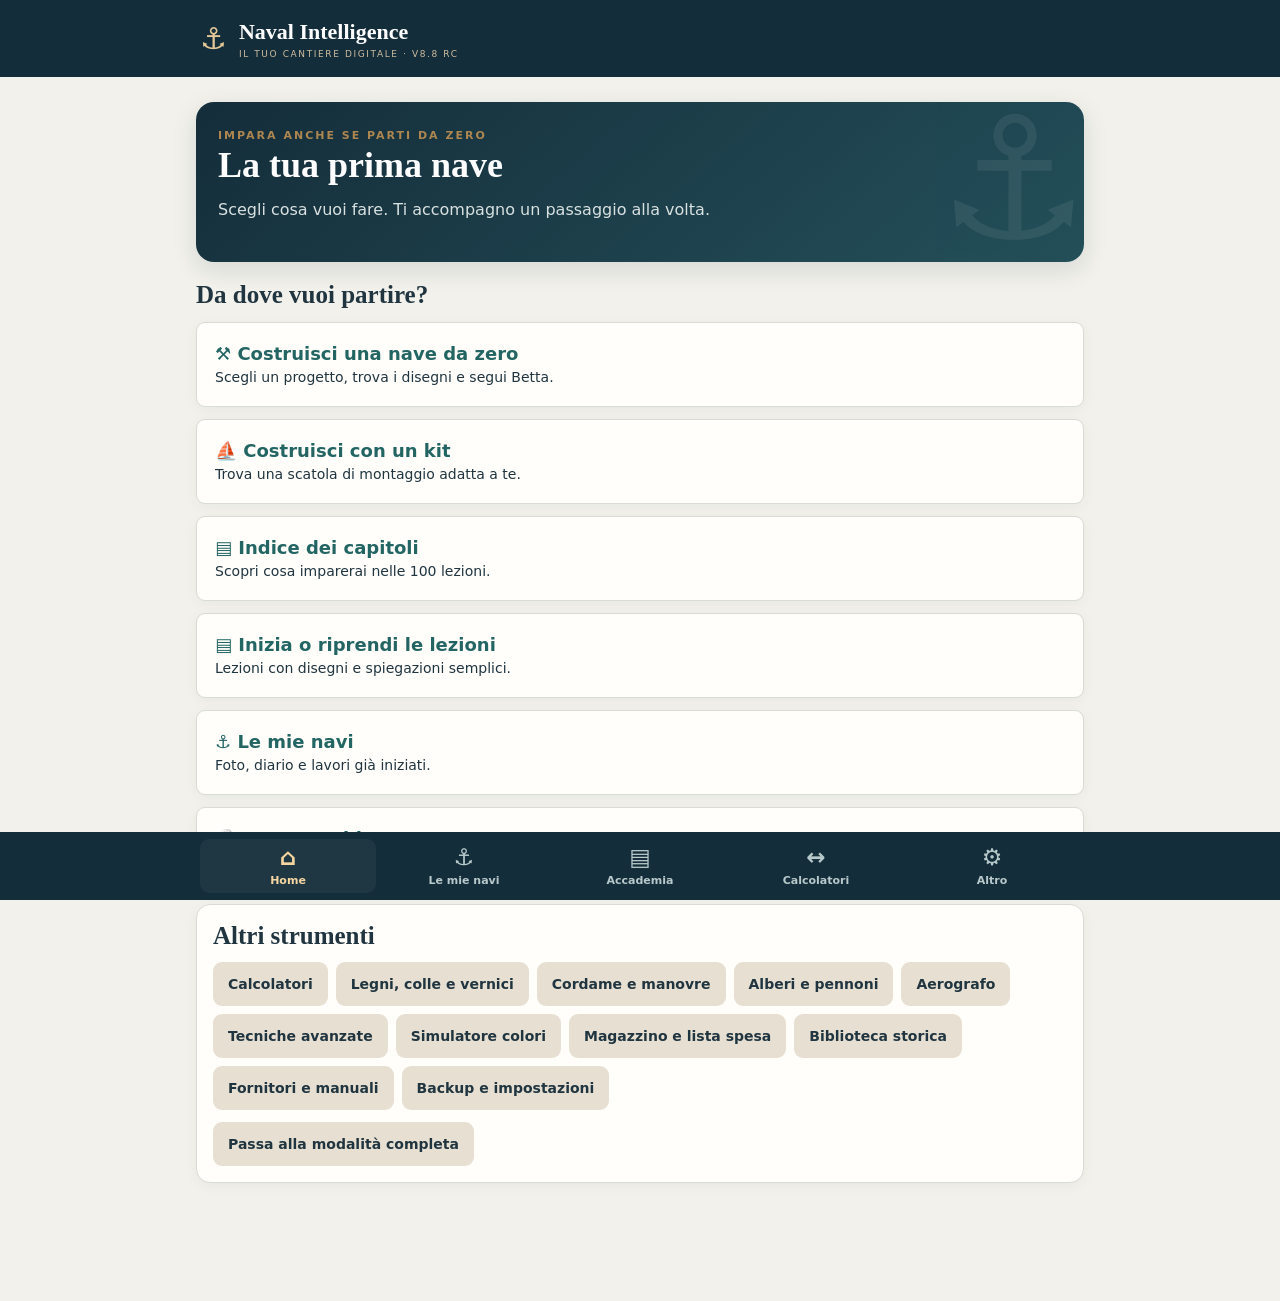
==== index.html @ 35ba9d51 "Release Naval Intelligence 8.8 RC with 100 lessons" ====
<!doctype html><html lang="it"><head><meta charset="utf-8"><meta name="viewport" content="width=device-width,initial-scale=1,viewport-fit=cover"><meta name="theme-color" content="#142d3a"><meta name="description" content="Il tuo cantiere digitale di modellismo navale in legno"><link rel="manifest" href="manifest.webmanifest"><link rel="icon" href="icon-192.png"><link rel="stylesheet" href="style-v8.8.css"><title>Naval Intelligence</title></head><body><header><div class="brand"><span class="logo">⚓</span><div><strong>Naval Intelligence</strong><small>IL TUO CANTIERE DIGITALE · V8.8 RC</small></div></div><button id="install" class="outline" hidden>Installa</button></header><main id="app" tabindex="-1"></main><nav aria-label="Navigazione"><button data-tab="home">⌂<span>Home</span></button><button data-tab="projects">⚓<span>Le mie navi</span></button><button data-tab="academy">▤<span>Accademia</span></button><button data-tab="tools">↔<span>Calcolatori</span></button><button data-tab="settings">⚙<span>Altro</span></button></nav><div id="notice" role="status" aria-live="polite"></div><script src="academy-illustrations-v7.3.js" defer></script><script src="app-v8.8.js" defer></script></body></html>
---- style-v8.8.css ----
:root{--navy:#142d3a;--ink:#203540;--paper:#f5f1e8;--white:#fffdf7;--brass:#ae8650;--line:#ded8cb;--muted:#626e70;--teal:#286d6a}*{box-sizing:border-box}body{margin:0;background:var(--paper);color:var(--ink);font:16px/1.5 system-ui,-apple-system,sans-serif}header{background:var(--navy);color:white;padding:15px max(17px,calc((100vw - 880px)/2));display:flex;align-items:center;justify-content:space-between;gap:8px;position:sticky;top:0;z-index:3}.brand{display:flex;gap:12px;align-items:center}.logo{font-size:30px;color:#e3c797}.brand strong{font-family:Georgia,serif;font-size:22px;display:block}.brand small{display:block;font-size:9px;letter-spacing:1.6px;color:#cfbd9f}.outline{background:transparent;border:1px solid #b6c5c7;color:white;padding:8px 12px}main{max-width:880px;margin:auto;padding:18px 16px 106px}h1,h2,h3{font-family:Georgia,serif;line-height:1.18;margin:0 0 12px}h1{font-size:33px}h2{font-size:25px}h3{font-size:20px}p{margin:8px 0 14px}.hero{background:var(--navy);color:white;padding:26px 22px;border-radius:18px;position:relative;overflow:hidden}.hero:after{content:'⚓';position:absolute;right:-6px;bottom:-45px;font-size:170px;opacity:.07;pointer-events:none}.hero p{color:#d9e1e0;max-width:550px}.eyebrow{text-transform:uppercase;letter-spacing:2px;font-size:11px;color:var(--brass);font-weight:800}.card{border:1px solid var(--line);background:var(--white);border-radius:14px;padding:16px;margin:12px 0;box-shadow:0 3px 12px #142d3a06}.grid{display:grid;grid-template-columns:repeat(auto-fit,minmax(145px,1fr));gap:10px}.grid .card{margin:0}.tile{text-align:left;width:100%;height:100%;background:var(--white);color:var(--ink);border:1px solid var(--line);border-radius:14px;padding:16px;font-weight:650}.tile b{display:block;font-size:26px;color:var(--teal);margin-bottom:6px}.tile small{display:block;color:var(--muted);font-weight:400}button{cursor:pointer;border:0;border-radius:9px;padding:11px 15px;background:var(--teal);color:white;font:600 14px system-ui;min-height:42px}button.secondary{background:#e7e0d2;color:var(--ink)}button.danger{background:#8a4038}button:focus-visible,input:focus-visible,select:focus-visible,textarea:focus-visible{outline:3px solid #c89e5e;outline-offset:2px}button:disabled{opacity:.5;cursor:default}button[hidden]{display:none}nav{position:fixed;bottom:0;left:0;right:0;background:var(--navy);display:flex;justify-content:center;padding:7px 4px calc(7px + env(safe-area-inset-bottom));z-index:5}nav button{background:transparent;color:#b8c9cb;flex:1;max-width:176px;font-size:23px;line-height:1.1;padding:6px 2px}nav button span{display:block;font-size:10px;margin-top:5px}nav button.active{color:#f5d6a0;background:#ffffff0c}label{display:block;font-weight:650;font-size:14px;margin:12px 0 4px}input:not([type=checkbox]),select,textarea{width:100%;padding:11px;border:1px solid #c9c7bd;border-radius:8px;background:#fff;color:var(--ink);font:inherit}textarea{min-height:88px;resize:vertical}input[type=checkbox]{width:20px;height:20px;accent-color:var(--teal);flex:none}label.check{display:flex;align-items:center;gap:10px;border-bottom:1px solid var(--line);padding:9px 0;margin:0;font-weight:500}.row{display:flex;align-items:center;gap:8px;flex-wrap:wrap}.between{justify-content:space-between}.muted,small{color:var(--muted)}.hero small{color:#ddd}.badge{display:inline-block;background:#e7e0d2;border-radius:20px;font-size:12px;padding:3px 9px;color:var(--ink)}.progress{height:9px;background:#e4dfd3;border-radius:10px;overflow:hidden;margin:8px 0}.progress div{height:100%;background:var(--teal)}.big{font-size:30px;font-weight:750;color:var(--teal);font-variant-numeric:tabular-nums}.photo{width:100%;max-height:260px;object-fit:contain;border-radius:8px;background:#e7e0d2}.diagram{width:100%;height:145px;background:#eee7d9;border-radius:10px;margin:9px 0}.step{padding:9px 0;border-top:1px solid var(--line)}.lesson p{margin:6px 0}.lesson ol{padding-left:22px}.lesson li{margin:8px 0}.spaced{margin-top:18px}.empty{text-align:center;padding:25px 12px;color:var(--muted)}#notice{position:fixed;bottom:85px;left:50%;transform:translateX(-50%);max-width:90vw;background:#142d3a;color:white;border-radius:9px;padding:10px 16px;z-index:9;display:none}#notice.show{display:block}details summary{cursor:pointer;font-weight:700}a{color:var(--teal)}@media(min-width:700px){main{padding-top:25px}.grid{grid-template-columns:repeat(3,1fr)}}

:root{--paper:#f2f1eb;--white:#fffefa;--line:#d8dcd5;--teal:#236563}main{max-width:920px}.hero{background:linear-gradient(140deg,#142d3a,#24505a);box-shadow:0 8px 24px #142d3a20}.card{box-shadow:0 3px 14px #142d3a0b}.tile{min-height:114px;transition:box-shadow .15s ease,transform .15s ease}.tile:hover{box-shadow:0 5px 15px #142d3a18}.tile:active{transform:scale(.99)}.tile b{font-size:27px}.badge{font-weight:600}button{min-height:44px}a{overflow-wrap:anywhere;text-underline-offset:3px}h1{font-size:clamp(27px,6vw,36px)}.grid>*{min-width:0}nav button span{font-size:11px}body{overflow-wrap:break-word}input,select,textarea{max-width:100%}details summary{padding:5px 0}@media(prefers-reduced-motion:reduce){*{transition:none!important}}@media(max-width:360px){.brand strong{font-size:18px}main{padding-left:12px;padding-right:12px}.grid{grid-template-columns:repeat(2,minmax(0,1fr))}.tile{padding:12px}}

.easy-menu{display:grid;gap:12px;margin:12px 0}.easy-menu>button{width:100%;text-align:left;padding:17px 18px;min-height:85px;background:var(--white);color:var(--ink);border:1px solid var(--line);box-shadow:0 3px 14px #142d3a0b}.easy-menu b{display:block;font-size:18px;color:var(--teal);margin-bottom:5px}.easy-menu span{display:block;font-size:14px;font-weight:400}.easy-action{display:block;width:100%;min-height:50px;font-size:16px;margin:12px 0;text-align:center}.mode-toggle{margin-top:12px}.easy-plan h3{font-size:23px;margin-top:12px}.plan-thumb{margin:0 0 12px}.plan-thumb img{width:100%;height:190px;object-fit:contain;background:#eee7d9;border-radius:8px}.plan-placeholder{background:#edeae1;border-radius:8px;display:flex;align-items:center;justify-content:center;gap:10px;min-height:55px;font-size:22px}.plan-placeholder small{font-size:13px}.easy-plan p{margin-bottom:4px}label.check{min-height:48px;align-items:flex-start}label.check input{margin-top:3px}summary{min-height:36px}.easy-menu>button:focus-visible{outline-offset:2px}

.academy-art figure{margin:15px 0 23px}.art-preview{display:block;width:100%;padding:0;background:transparent;border:1px solid var(--line);border-radius:12px;overflow:hidden}.art-preview img{display:block;width:100%;height:auto}.academy-art figcaption{padding-top:8px}.academy-art figcaption p{font-size:14px}.art-dialog{width:min(96vw,1000px);max-height:93vh;padding:12px;border:1px solid var(--line);border-radius:12px;background:var(--white);color:var(--ink)}.art-dialog::backdrop{background:#142d3ad9}.art-scroll{overflow:auto;max-height:78vh;margin-top:10px}.art-scroll img{display:block;width:100%;height:auto}.full-art .art-scroll img{width:1122px;max-width:none}

.study-block{border-top:1px solid var(--line);padding:15px 0;margin-top:10px}.study-block h3{margin:0 0 8px}.study-figure{margin:18px 0;background:#f7f0e3;border:1px solid var(--line);border-radius:12px;padding:12px}.study-figure svg{width:100%;height:auto;display:block}.study-figure figcaption{font-size:14px;line-height:1.5}.study-figure small{display:block;margin-top:6px}.study-steps{padding-left:29px!important}.study-steps li{padding:9px 6px;border-bottom:1px solid var(--line);line-height:1.6}.study-steps li::marker{font-weight:800;color:var(--teal)}.study-options{display:grid;gap:9px}.study-options button{text-align:left;min-height:49px;white-space:normal;line-height:1.45}.study-good{font-weight:600;color:#236345}.study-retry{font-weight:600;color:#8b3a24}

.workshop-card{background:#f5f1e5;border:1px solid var(--line);border-radius:12px;padding:15px;margin:18px 0}.workshop-card h3{margin:15px 0 5px}.material-links p{margin:9px 0;overflow-wrap:anywhere}.material-entry h2{margin:12px 0 8px}.material-entry h3{margin:14px 0 5px}.workshop-card p,.material-entry p{line-height:1.6}.material-entry details,.workshop-card details{margin-top:12px}.material-entry summary,.workshop-card summary{font-weight:600;color:var(--teal)}
.rig-item summary{font-size:17px;line-height:1.5;cursor:pointer}.rig-item h3{margin-top:15px}.rig-item .study-figure{padding:8px}.rig-item p{line-height:1.55}
.mast-figure svg{display:block;width:100%;height:auto;max-width:620px;margin:auto}.mast-figure figcaption{margin-top:8px}.mast-figure{overflow:hidden}
#airMixResult{font-size:clamp(18px,5vw,25px)}#airBar{font-weight:600}
.paint-preview svg{display:block;width:100%;height:auto;max-width:650px;margin:12px auto}.paint-field{display:flex;align-items:center;gap:12px;justify-content:space-between;padding:8px 0;border-bottom:1px solid var(--line)}.paint-field span{flex:1}.paint-field input[type=color]{width:54px;height:44px;padding:3px;flex:none}.paint-field output{font-family:monospace;font-size:13px}
.stock-low{font-weight:700;color:#963f2c}.stock-ok{font-weight:700;color:#236345}#stockForm input,#stockForm select{min-width:0}#stockForm .grid>div{min-width:0}
#academyResults .card{margin-top:12px}#academySearch,#academyFilter{width:100%}
.study-figure svg{max-width:650px;margin-inline:auto}
.study-figure svg text{font-family:system-ui,sans-serif}
.study-figure svg{overflow:hidden}
.study-navigation{display:grid;grid-template-columns:1fr 2fr;gap:8px;margin:14px 0}.study-navigation button{white-space:normal;min-height:48px;font-size:14px}.study-navigation button:disabled{opacity:.45}
.chapter-card details{margin-top:14px;border-top:1px solid var(--line);padding-top:12px}.chapter-card summary{font-weight:650;cursor:pointer;color:var(--teal);line-height:1.5}.chapter-lesson{padding:14px 0;border-bottom:1px solid var(--line)}.chapter-lesson h3{margin:6px 0}.chapter-lesson p{margin:6px 0 10px}.chapter-intro{border-left:4px solid #287b69}
.chapter-lessons .chapter-lesson:last-child{border-bottom:0}
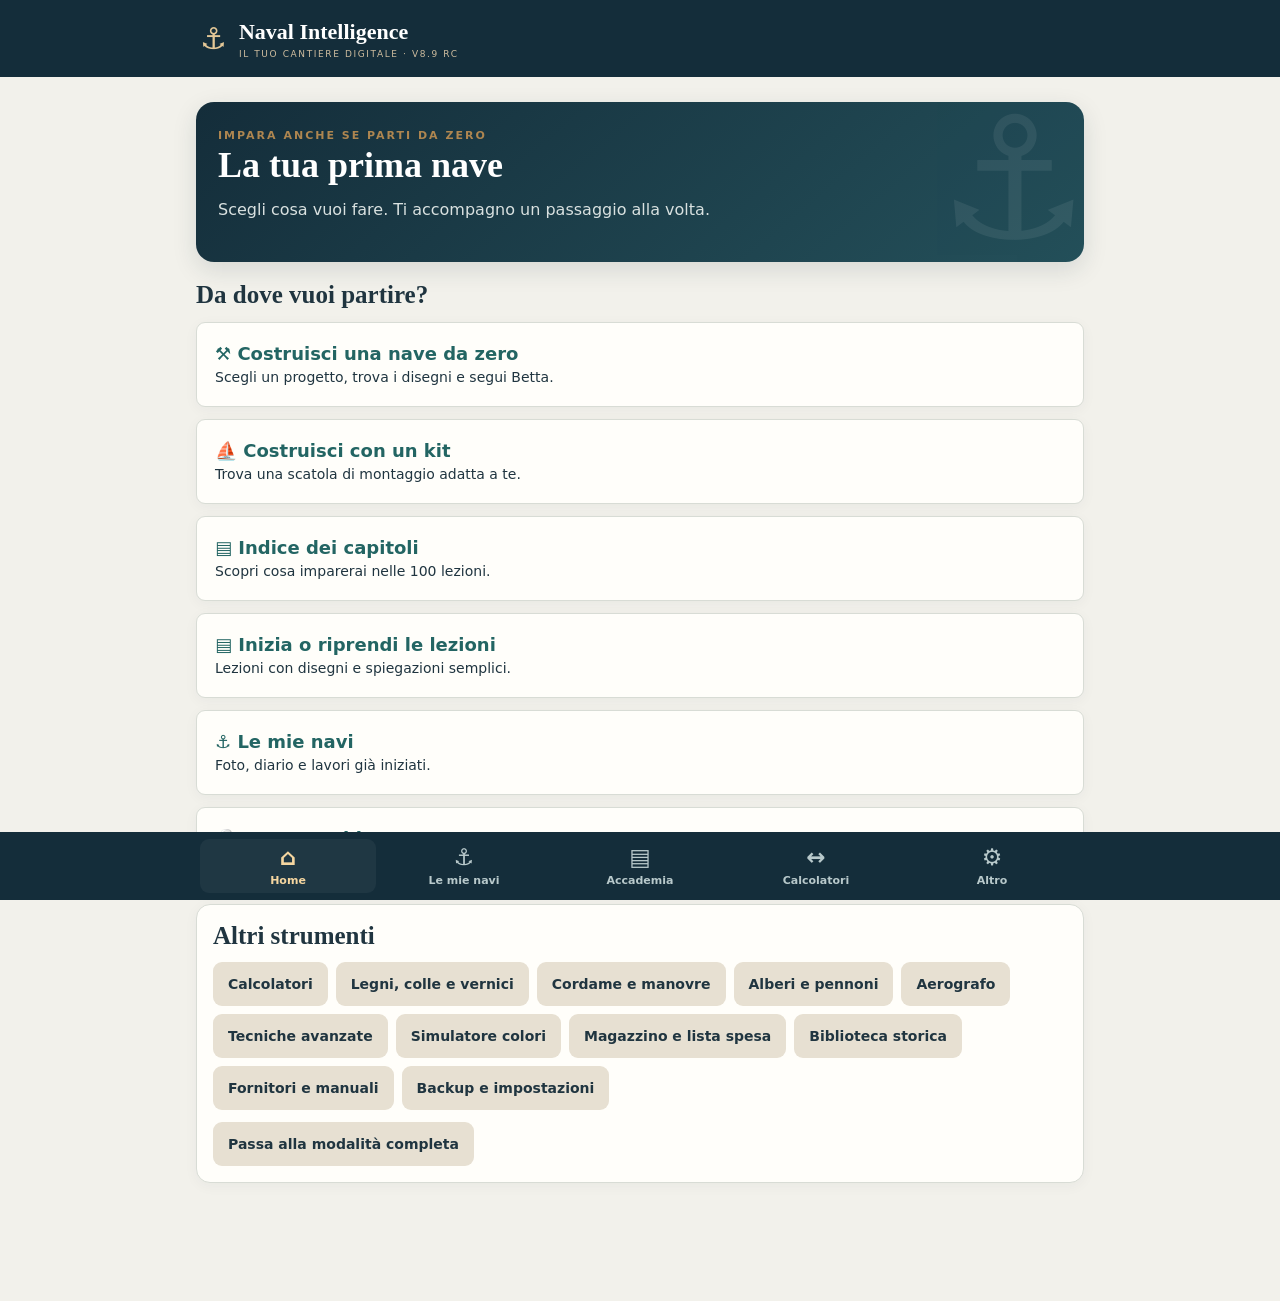
==== commit bacaee4b: "Release Naval Intelligence 8.9 RC" ====
--- a/index.html
+++ b/index.html
@@ -1 +1 @@
-<!doctype html><html lang="it"><head><meta charset="utf-8"><meta name="viewport" content="width=device-width,initial-scale=1,viewport-fit=cover"><meta name="theme-color" content="#142d3a"><meta name="description" content="Il tuo cantiere digitale di modellismo navale in legno"><link rel="manifest" href="manifest.webmanifest"><link rel="icon" href="icon-192.png"><link rel="stylesheet" href="style-v8.8.css"><title>Naval Intelligence</title></head><body><header><div class="brand"><span class="logo">⚓</span><div><strong>Naval Intelligence</strong><small>IL TUO CANTIERE DIGITALE · V8.8 RC</small></div></div><button id="install" class="outline" hidden>Installa</button></header><main id="app" tabindex="-1"></main><nav aria-label="Navigazione"><button data-tab="home">⌂<span>Home</span></button><button data-tab="projects">⚓<span>Le mie navi</span></button><button data-tab="academy">▤<span>Accademia</span></button><button data-tab="tools">↔<span>Calcolatori</span></button><button data-tab="settings">⚙<span>Altro</span></button></nav><div id="notice" role="status" aria-live="polite"></div><script src="academy-illustrations-v7.3.js" defer></script><script src="app-v8.8.js" defer></script></body></html>
+<!doctype html><html lang="it"><head><meta charset="utf-8"><meta name="viewport" content="width=device-width,initial-scale=1,viewport-fit=cover"><meta name="theme-color" content="#142d3a"><meta name="description" content="Il tuo cantiere digitale di modellismo navale in legno"><link rel="manifest" href="manifest.webmanifest"><link rel="icon" href="icon-192.png"><link rel="stylesheet" href="style-v8.9.css"><title>Naval Intelligence</title></head><body><header><div class="brand"><span class="logo">⚓</span><div><strong>Naval Intelligence</strong><small>IL TUO CANTIERE DIGITALE · V8.9 RC</small></div></div><button id="install" class="outline" hidden>Installa</button></header><main id="app" tabindex="-1"></main><nav aria-label="Navigazione"><button data-tab="home">⌂<span>Home</span></button><button data-tab="projects">⚓<span>Le mie navi</span></button><button data-tab="academy">▤<span>Accademia</span></button><button data-tab="tools">↔<span>Calcolatori</span></button><button data-tab="settings">⚙<span>Altro</span></button></nav><div id="notice" role="status" aria-live="polite"></div><script src="academy-illustrations-v7.3.js" defer></script><script src="app-v8.9.js" defer></script></body></html>
--- a/style-v8.9.css
+++ b/style-v8.9.css
@@ -0,0 +1,24 @@
+:root{--navy:#142d3a;--ink:#203540;--paper:#f5f1e8;--white:#fffdf7;--brass:#ae8650;--line:#ded8cb;--muted:#626e70;--teal:#286d6a}*{box-sizing:border-box}body{margin:0;background:var(--paper);color:var(--ink);font:16px/1.5 system-ui,-apple-system,sans-serif}header{background:var(--navy);color:white;padding:15px max(17px,calc((100vw - 880px)/2));display:flex;align-items:center;justify-content:space-between;gap:8px;position:sticky;top:0;z-index:3}.brand{display:flex;gap:12px;align-items:center}.logo{font-size:30px;color:#e3c797}.brand strong{font-family:Georgia,serif;font-size:22px;display:block}.brand small{display:block;font-size:9px;letter-spacing:1.6px;color:#cfbd9f}.outline{background:transparent;border:1px solid #b6c5c7;color:white;padding:8px 12px}main{max-width:880px;margin:auto;padding:18px 16px 106px}h1,h2,h3{font-family:Georgia,serif;line-height:1.18;margin:0 0 12px}h1{font-size:33px}h2{font-size:25px}h3{font-size:20px}p{margin:8px 0 14px}.hero{background:var(--navy);color:white;padding:26px 22px;border-radius:18px;position:relative;overflow:hidden}.hero:after{content:'⚓';position:absolute;right:-6px;bottom:-45px;font-size:170px;opacity:.07;pointer-events:none}.hero p{color:#d9e1e0;max-width:550px}.eyebrow{text-transform:uppercase;letter-spacing:2px;font-size:11px;color:var(--brass);font-weight:800}.card{border:1px solid var(--line);background:var(--white);border-radius:14px;padding:16px;margin:12px 0;box-shadow:0 3px 12px #142d3a06}.grid{display:grid;grid-template-columns:repeat(auto-fit,minmax(145px,1fr));gap:10px}.grid .card{margin:0}.tile{text-align:left;width:100%;height:100%;background:var(--white);color:var(--ink);border:1px solid var(--line);border-radius:14px;padding:16px;font-weight:650}.tile b{display:block;font-size:26px;color:var(--teal);margin-bottom:6px}.tile small{display:block;color:var(--muted);font-weight:400}button{cursor:pointer;border:0;border-radius:9px;padding:11px 15px;background:var(--teal);color:white;font:600 14px system-ui;min-height:42px}button.secondary{background:#e7e0d2;color:var(--ink)}button.danger{background:#8a4038}button:focus-visible,input:focus-visible,select:focus-visible,textarea:focus-visible{outline:3px solid #c89e5e;outline-offset:2px}button:disabled{opacity:.5;cursor:default}button[hidden]{display:none}nav{position:fixed;bottom:0;left:0;right:0;background:var(--navy);display:flex;justify-content:center;padding:7px 4px calc(7px + env(safe-area-inset-bottom));z-index:5}nav button{background:transparent;color:#b8c9cb;flex:1;max-width:176px;font-size:23px;line-height:1.1;padding:6px 2px}nav button span{display:block;font-size:10px;margin-top:5px}nav button.active{color:#f5d6a0;background:#ffffff0c}label{display:block;font-weight:650;font-size:14px;margin:12px 0 4px}input:not([type=checkbox]),select,textarea{width:100%;padding:11px;border:1px solid #c9c7bd;border-radius:8px;background:#fff;color:var(--ink);font:inherit}textarea{min-height:88px;resize:vertical}input[type=checkbox]{width:20px;height:20px;accent-color:var(--teal);flex:none}label.check{display:flex;align-items:center;gap:10px;border-bottom:1px solid var(--line);padding:9px 0;margin:0;font-weight:500}.row{display:flex;align-items:center;gap:8px;flex-wrap:wrap}.between{justify-content:space-between}.muted,small{color:var(--muted)}.hero small{color:#ddd}.badge{display:inline-block;background:#e7e0d2;border-radius:20px;font-size:12px;padding:3px 9px;color:var(--ink)}.progress{height:9px;background:#e4dfd3;border-radius:10px;overflow:hidden;margin:8px 0}.progress div{height:100%;background:var(--teal)}.big{font-size:30px;font-weight:750;color:var(--teal);font-variant-numeric:tabular-nums}.photo{width:100%;max-height:260px;object-fit:contain;border-radius:8px;background:#e7e0d2}.diagram{width:100%;height:145px;background:#eee7d9;border-radius:10px;margin:9px 0}.step{padding:9px 0;border-top:1px solid var(--line)}.lesson p{margin:6px 0}.lesson ol{padding-left:22px}.lesson li{margin:8px 0}.spaced{margin-top:18px}.empty{text-align:center;padding:25px 12px;color:var(--muted)}#notice{position:fixed;bottom:85px;left:50%;transform:translateX(-50%);max-width:90vw;background:#142d3a;color:white;border-radius:9px;padding:10px 16px;z-index:9;display:none}#notice.show{display:block}details summary{cursor:pointer;font-weight:700}a{color:var(--teal)}@media(min-width:700px){main{padding-top:25px}.grid{grid-template-columns:repeat(3,1fr)}}
+
+:root{--paper:#f2f1eb;--white:#fffefa;--line:#d8dcd5;--teal:#236563}main{max-width:920px}.hero{background:linear-gradient(140deg,#142d3a,#24505a);box-shadow:0 8px 24px #142d3a20}.card{box-shadow:0 3px 14px #142d3a0b}.tile{min-height:114px;transition:box-shadow .15s ease,transform .15s ease}.tile:hover{box-shadow:0 5px 15px #142d3a18}.tile:active{transform:scale(.99)}.tile b{font-size:27px}.badge{font-weight:600}button{min-height:44px}a{overflow-wrap:anywhere;text-underline-offset:3px}h1{font-size:clamp(27px,6vw,36px)}.grid>*{min-width:0}nav button span{font-size:11px}body{overflow-wrap:break-word}input,select,textarea{max-width:100%}details summary{padding:5px 0}@media(prefers-reduced-motion:reduce){*{transition:none!important}}@media(max-width:360px){.brand strong{font-size:18px}main{padding-left:12px;padding-right:12px}.grid{grid-template-columns:repeat(2,minmax(0,1fr))}.tile{padding:12px}}
+
+.easy-menu{display:grid;gap:12px;margin:12px 0}.easy-menu>button{width:100%;text-align:left;padding:17px 18px;min-height:85px;background:var(--white);color:var(--ink);border:1px solid var(--line);box-shadow:0 3px 14px #142d3a0b}.easy-menu b{display:block;font-size:18px;color:var(--teal);margin-bottom:5px}.easy-menu span{display:block;font-size:14px;font-weight:400}.easy-action{display:block;width:100%;min-height:50px;font-size:16px;margin:12px 0;text-align:center}.mode-toggle{margin-top:12px}.easy-plan h3{font-size:23px;margin-top:12px}.plan-thumb{margin:0 0 12px}.plan-thumb img{width:100%;height:190px;object-fit:contain;background:#eee7d9;border-radius:8px}.plan-placeholder{background:#edeae1;border-radius:8px;display:flex;align-items:center;justify-content:center;gap:10px;min-height:55px;font-size:22px}.plan-placeholder small{font-size:13px}.easy-plan p{margin-bottom:4px}label.check{min-height:48px;align-items:flex-start}label.check input{margin-top:3px}summary{min-height:36px}.easy-menu>button:focus-visible{outline-offset:2px}
+
+.academy-art figure{margin:15px 0 23px}.art-preview{display:block;width:100%;padding:0;background:transparent;border:1px solid var(--line);border-radius:12px;overflow:hidden}.art-preview img{display:block;width:100%;height:auto}.academy-art figcaption{padding-top:8px}.academy-art figcaption p{font-size:14px}.art-dialog{width:min(96vw,1000px);max-height:93vh;padding:12px;border:1px solid var(--line);border-radius:12px;background:var(--white);color:var(--ink)}.art-dialog::backdrop{background:#142d3ad9}.art-scroll{overflow:auto;max-height:78vh;margin-top:10px}.art-scroll img{display:block;width:100%;height:auto}.full-art .art-scroll img{width:1122px;max-width:none}
+
+.study-block{border-top:1px solid var(--line);padding:15px 0;margin-top:10px}.study-block h3{margin:0 0 8px}.study-figure{margin:18px 0;background:#f7f0e3;border:1px solid var(--line);border-radius:12px;padding:12px}.study-figure svg{width:100%;height:auto;display:block}.study-figure figcaption{font-size:14px;line-height:1.5}.study-figure small{display:block;margin-top:6px}.study-steps{padding-left:29px!important}.study-steps li{padding:9px 6px;border-bottom:1px solid var(--line);line-height:1.6}.study-steps li::marker{font-weight:800;color:var(--teal)}.study-options{display:grid;gap:9px}.study-options button{text-align:left;min-height:49px;white-space:normal;line-height:1.45}.study-good{font-weight:600;color:#236345}.study-retry{font-weight:600;color:#8b3a24}
+
+.workshop-card{background:#f5f1e5;border:1px solid var(--line);border-radius:12px;padding:15px;margin:18px 0}.workshop-card h3{margin:15px 0 5px}.material-links p{margin:9px 0;overflow-wrap:anywhere}.material-entry h2{margin:12px 0 8px}.material-entry h3{margin:14px 0 5px}.workshop-card p,.material-entry p{line-height:1.6}.material-entry details,.workshop-card details{margin-top:12px}.material-entry summary,.workshop-card summary{font-weight:600;color:var(--teal)}
+.rig-item summary{font-size:17px;line-height:1.5;cursor:pointer}.rig-item h3{margin-top:15px}.rig-item .study-figure{padding:8px}.rig-item p{line-height:1.55}
+.mast-figure svg{display:block;width:100%;height:auto;max-width:620px;margin:auto}.mast-figure figcaption{margin-top:8px}.mast-figure{overflow:hidden}
+#airMixResult{font-size:clamp(18px,5vw,25px)}#airBar{font-weight:600}
+.paint-preview svg{display:block;width:100%;height:auto;max-width:650px;margin:12px auto}.paint-field{display:flex;align-items:center;gap:12px;justify-content:space-between;padding:8px 0;border-bottom:1px solid var(--line)}.paint-field span{flex:1}.paint-field input[type=color]{width:54px;height:44px;padding:3px;flex:none}.paint-field output{font-family:monospace;font-size:13px}
+.stock-low{font-weight:700;color:#963f2c}.stock-ok{font-weight:700;color:#236345}#stockForm input,#stockForm select{min-width:0}#stockForm .grid>div{min-width:0}
+#academyResults .card{margin-top:12px}#academySearch,#academyFilter{width:100%}
+.study-figure svg{max-width:650px;margin-inline:auto}
+.study-figure svg text{font-family:system-ui,sans-serif}
+.study-figure svg{overflow:hidden}
+.study-navigation{display:grid;grid-template-columns:1fr 2fr;gap:8px;margin:14px 0}.study-navigation button{white-space:normal;min-height:48px;font-size:14px}.study-navigation button:disabled{opacity:.45}
+.chapter-card details{margin-top:14px;border-top:1px solid var(--line);padding-top:12px}.chapter-card summary{font-weight:650;cursor:pointer;color:var(--teal);line-height:1.5}.chapter-lesson{padding:14px 0;border-bottom:1px solid var(--line)}.chapter-lesson h3{margin:6px 0}.chapter-lesson p{margin:6px 0 10px}.chapter-intro{border-left:4px solid #287b69}
+.chapter-lessons .chapter-lesson:last-child{border-bottom:0}
+.material-entry h3{line-height:1.35}.material-entry details a{overflow-wrap:anywhere}
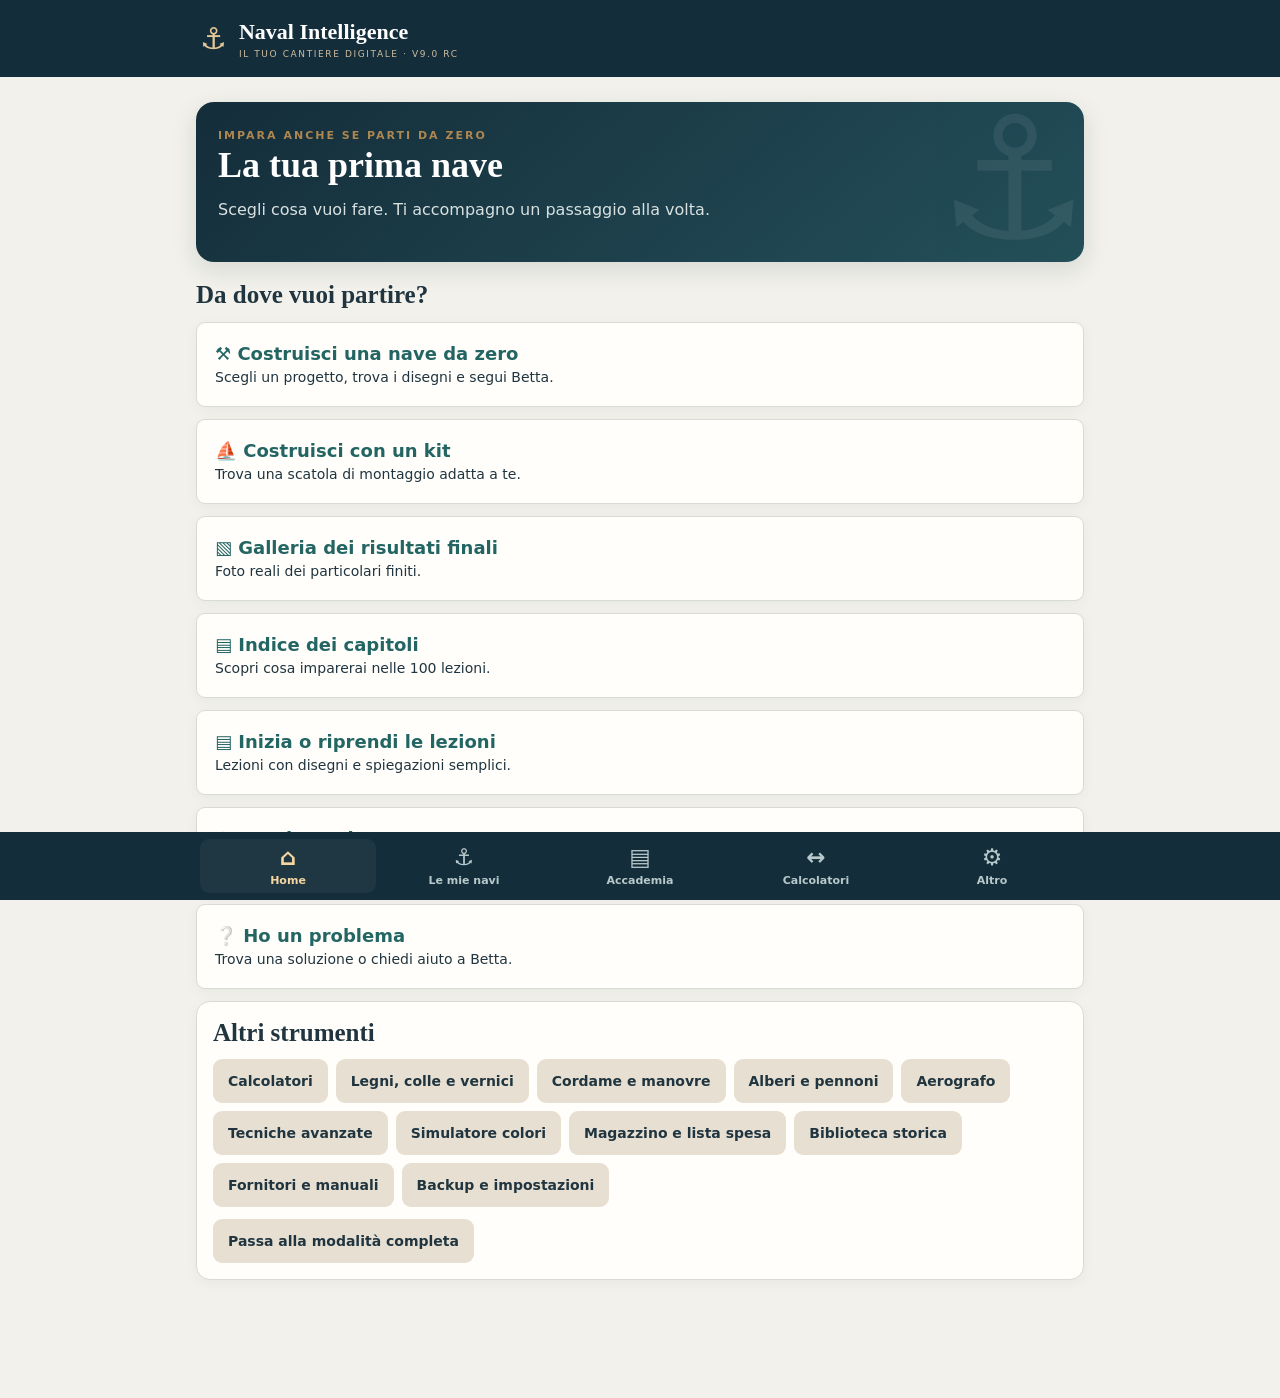
==== commit 98c96414: "Release Naval Intelligence 9.0 RC photo gallery" ====
--- a/index.html
+++ b/index.html
@@ -1 +1 @@
-<!doctype html><html lang="it"><head><meta charset="utf-8"><meta name="viewport" content="width=device-width,initial-scale=1,viewport-fit=cover"><meta name="theme-color" content="#142d3a"><meta name="description" content="Il tuo cantiere digitale di modellismo navale in legno"><link rel="manifest" href="manifest.webmanifest"><link rel="icon" href="icon-192.png"><link rel="stylesheet" href="style-v8.9.css"><title>Naval Intelligence</title></head><body><header><div class="brand"><span class="logo">⚓</span><div><strong>Naval Intelligence</strong><small>IL TUO CANTIERE DIGITALE · V8.9 RC</small></div></div><button id="install" class="outline" hidden>Installa</button></header><main id="app" tabindex="-1"></main><nav aria-label="Navigazione"><button data-tab="home">⌂<span>Home</span></button><button data-tab="projects">⚓<span>Le mie navi</span></button><button data-tab="academy">▤<span>Accademia</span></button><button data-tab="tools">↔<span>Calcolatori</span></button><button data-tab="settings">⚙<span>Altro</span></button></nav><div id="notice" role="status" aria-live="polite"></div><script src="academy-illustrations-v7.3.js" defer></script><script src="app-v8.9.js" defer></script></body></html>
+<!doctype html><html lang="it"><head><meta charset="utf-8"><meta name="viewport" content="width=device-width,initial-scale=1,viewport-fit=cover"><meta name="theme-color" content="#142d3a"><meta name="description" content="Il tuo cantiere digitale di modellismo navale in legno"><link rel="manifest" href="manifest.webmanifest"><link rel="icon" href="icon-192.png"><link rel="stylesheet" href="style-v9.0.css"><title>Naval Intelligence</title></head><body><header><div class="brand"><span class="logo">⚓</span><div><strong>Naval Intelligence</strong><small>IL TUO CANTIERE DIGITALE · V9.0 RC</small></div></div><button id="install" class="outline" hidden>Installa</button></header><main id="app" tabindex="-1"></main><nav aria-label="Navigazione"><button data-tab="home">⌂<span>Home</span></button><button data-tab="projects">⚓<span>Le mie navi</span></button><button data-tab="academy">▤<span>Accademia</span></button><button data-tab="tools">↔<span>Calcolatori</span></button><button data-tab="settings">⚙<span>Altro</span></button></nav><div id="notice" role="status" aria-live="polite"></div><script src="academy-illustrations-v7.3.js" defer></script><script src="app-v9.0.js" defer></script></body></html>
--- a/style-v9.0.css
+++ b/style-v9.0.css
@@ -0,0 +1,25 @@
+:root{--navy:#142d3a;--ink:#203540;--paper:#f5f1e8;--white:#fffdf7;--brass:#ae8650;--line:#ded8cb;--muted:#626e70;--teal:#286d6a}*{box-sizing:border-box}body{margin:0;background:var(--paper);color:var(--ink);font:16px/1.5 system-ui,-apple-system,sans-serif}header{background:var(--navy);color:white;padding:15px max(17px,calc((100vw - 880px)/2));display:flex;align-items:center;justify-content:space-between;gap:8px;position:sticky;top:0;z-index:3}.brand{display:flex;gap:12px;align-items:center}.logo{font-size:30px;color:#e3c797}.brand strong{font-family:Georgia,serif;font-size:22px;display:block}.brand small{display:block;font-size:9px;letter-spacing:1.6px;color:#cfbd9f}.outline{background:transparent;border:1px solid #b6c5c7;color:white;padding:8px 12px}main{max-width:880px;margin:auto;padding:18px 16px 106px}h1,h2,h3{font-family:Georgia,serif;line-height:1.18;margin:0 0 12px}h1{font-size:33px}h2{font-size:25px}h3{font-size:20px}p{margin:8px 0 14px}.hero{background:var(--navy);color:white;padding:26px 22px;border-radius:18px;position:relative;overflow:hidden}.hero:after{content:'⚓';position:absolute;right:-6px;bottom:-45px;font-size:170px;opacity:.07;pointer-events:none}.hero p{color:#d9e1e0;max-width:550px}.eyebrow{text-transform:uppercase;letter-spacing:2px;font-size:11px;color:var(--brass);font-weight:800}.card{border:1px solid var(--line);background:var(--white);border-radius:14px;padding:16px;margin:12px 0;box-shadow:0 3px 12px #142d3a06}.grid{display:grid;grid-template-columns:repeat(auto-fit,minmax(145px,1fr));gap:10px}.grid .card{margin:0}.tile{text-align:left;width:100%;height:100%;background:var(--white);color:var(--ink);border:1px solid var(--line);border-radius:14px;padding:16px;font-weight:650}.tile b{display:block;font-size:26px;color:var(--teal);margin-bottom:6px}.tile small{display:block;color:var(--muted);font-weight:400}button{cursor:pointer;border:0;border-radius:9px;padding:11px 15px;background:var(--teal);color:white;font:600 14px system-ui;min-height:42px}button.secondary{background:#e7e0d2;color:var(--ink)}button.danger{background:#8a4038}button:focus-visible,input:focus-visible,select:focus-visible,textarea:focus-visible{outline:3px solid #c89e5e;outline-offset:2px}button:disabled{opacity:.5;cursor:default}button[hidden]{display:none}nav{position:fixed;bottom:0;left:0;right:0;background:var(--navy);display:flex;justify-content:center;padding:7px 4px calc(7px + env(safe-area-inset-bottom));z-index:5}nav button{background:transparent;color:#b8c9cb;flex:1;max-width:176px;font-size:23px;line-height:1.1;padding:6px 2px}nav button span{display:block;font-size:10px;margin-top:5px}nav button.active{color:#f5d6a0;background:#ffffff0c}label{display:block;font-weight:650;font-size:14px;margin:12px 0 4px}input:not([type=checkbox]),select,textarea{width:100%;padding:11px;border:1px solid #c9c7bd;border-radius:8px;background:#fff;color:var(--ink);font:inherit}textarea{min-height:88px;resize:vertical}input[type=checkbox]{width:20px;height:20px;accent-color:var(--teal);flex:none}label.check{display:flex;align-items:center;gap:10px;border-bottom:1px solid var(--line);padding:9px 0;margin:0;font-weight:500}.row{display:flex;align-items:center;gap:8px;flex-wrap:wrap}.between{justify-content:space-between}.muted,small{color:var(--muted)}.hero small{color:#ddd}.badge{display:inline-block;background:#e7e0d2;border-radius:20px;font-size:12px;padding:3px 9px;color:var(--ink)}.progress{height:9px;background:#e4dfd3;border-radius:10px;overflow:hidden;margin:8px 0}.progress div{height:100%;background:var(--teal)}.big{font-size:30px;font-weight:750;color:var(--teal);font-variant-numeric:tabular-nums}.photo{width:100%;max-height:260px;object-fit:contain;border-radius:8px;background:#e7e0d2}.diagram{width:100%;height:145px;background:#eee7d9;border-radius:10px;margin:9px 0}.step{padding:9px 0;border-top:1px solid var(--line)}.lesson p{margin:6px 0}.lesson ol{padding-left:22px}.lesson li{margin:8px 0}.spaced{margin-top:18px}.empty{text-align:center;padding:25px 12px;color:var(--muted)}#notice{position:fixed;bottom:85px;left:50%;transform:translateX(-50%);max-width:90vw;background:#142d3a;color:white;border-radius:9px;padding:10px 16px;z-index:9;display:none}#notice.show{display:block}details summary{cursor:pointer;font-weight:700}a{color:var(--teal)}@media(min-width:700px){main{padding-top:25px}.grid{grid-template-columns:repeat(3,1fr)}}
+
+:root{--paper:#f2f1eb;--white:#fffefa;--line:#d8dcd5;--teal:#236563}main{max-width:920px}.hero{background:linear-gradient(140deg,#142d3a,#24505a);box-shadow:0 8px 24px #142d3a20}.card{box-shadow:0 3px 14px #142d3a0b}.tile{min-height:114px;transition:box-shadow .15s ease,transform .15s ease}.tile:hover{box-shadow:0 5px 15px #142d3a18}.tile:active{transform:scale(.99)}.tile b{font-size:27px}.badge{font-weight:600}button{min-height:44px}a{overflow-wrap:anywhere;text-underline-offset:3px}h1{font-size:clamp(27px,6vw,36px)}.grid>*{min-width:0}nav button span{font-size:11px}body{overflow-wrap:break-word}input,select,textarea{max-width:100%}details summary{padding:5px 0}@media(prefers-reduced-motion:reduce){*{transition:none!important}}@media(max-width:360px){.brand strong{font-size:18px}main{padding-left:12px;padding-right:12px}.grid{grid-template-columns:repeat(2,minmax(0,1fr))}.tile{padding:12px}}
+
+.easy-menu{display:grid;gap:12px;margin:12px 0}.easy-menu>button{width:100%;text-align:left;padding:17px 18px;min-height:85px;background:var(--white);color:var(--ink);border:1px solid var(--line);box-shadow:0 3px 14px #142d3a0b}.easy-menu b{display:block;font-size:18px;color:var(--teal);margin-bottom:5px}.easy-menu span{display:block;font-size:14px;font-weight:400}.easy-action{display:block;width:100%;min-height:50px;font-size:16px;margin:12px 0;text-align:center}.mode-toggle{margin-top:12px}.easy-plan h3{font-size:23px;margin-top:12px}.plan-thumb{margin:0 0 12px}.plan-thumb img{width:100%;height:190px;object-fit:contain;background:#eee7d9;border-radius:8px}.plan-placeholder{background:#edeae1;border-radius:8px;display:flex;align-items:center;justify-content:center;gap:10px;min-height:55px;font-size:22px}.plan-placeholder small{font-size:13px}.easy-plan p{margin-bottom:4px}label.check{min-height:48px;align-items:flex-start}label.check input{margin-top:3px}summary{min-height:36px}.easy-menu>button:focus-visible{outline-offset:2px}
+
+.academy-art figure{margin:15px 0 23px}.art-preview{display:block;width:100%;padding:0;background:transparent;border:1px solid var(--line);border-radius:12px;overflow:hidden}.art-preview img{display:block;width:100%;height:auto}.academy-art figcaption{padding-top:8px}.academy-art figcaption p{font-size:14px}.art-dialog{width:min(96vw,1000px);max-height:93vh;padding:12px;border:1px solid var(--line);border-radius:12px;background:var(--white);color:var(--ink)}.art-dialog::backdrop{background:#142d3ad9}.art-scroll{overflow:auto;max-height:78vh;margin-top:10px}.art-scroll img{display:block;width:100%;height:auto}.full-art .art-scroll img{width:1122px;max-width:none}
+
+.study-block{border-top:1px solid var(--line);padding:15px 0;margin-top:10px}.study-block h3{margin:0 0 8px}.study-figure{margin:18px 0;background:#f7f0e3;border:1px solid var(--line);border-radius:12px;padding:12px}.study-figure svg{width:100%;height:auto;display:block}.study-figure figcaption{font-size:14px;line-height:1.5}.study-figure small{display:block;margin-top:6px}.study-steps{padding-left:29px!important}.study-steps li{padding:9px 6px;border-bottom:1px solid var(--line);line-height:1.6}.study-steps li::marker{font-weight:800;color:var(--teal)}.study-options{display:grid;gap:9px}.study-options button{text-align:left;min-height:49px;white-space:normal;line-height:1.45}.study-good{font-weight:600;color:#236345}.study-retry{font-weight:600;color:#8b3a24}
+
+.workshop-card{background:#f5f1e5;border:1px solid var(--line);border-radius:12px;padding:15px;margin:18px 0}.workshop-card h3{margin:15px 0 5px}.material-links p{margin:9px 0;overflow-wrap:anywhere}.material-entry h2{margin:12px 0 8px}.material-entry h3{margin:14px 0 5px}.workshop-card p,.material-entry p{line-height:1.6}.material-entry details,.workshop-card details{margin-top:12px}.material-entry summary,.workshop-card summary{font-weight:600;color:var(--teal)}
+.rig-item summary{font-size:17px;line-height:1.5;cursor:pointer}.rig-item h3{margin-top:15px}.rig-item .study-figure{padding:8px}.rig-item p{line-height:1.55}
+.mast-figure svg{display:block;width:100%;height:auto;max-width:620px;margin:auto}.mast-figure figcaption{margin-top:8px}.mast-figure{overflow:hidden}
+#airMixResult{font-size:clamp(18px,5vw,25px)}#airBar{font-weight:600}
+.paint-preview svg{display:block;width:100%;height:auto;max-width:650px;margin:12px auto}.paint-field{display:flex;align-items:center;gap:12px;justify-content:space-between;padding:8px 0;border-bottom:1px solid var(--line)}.paint-field span{flex:1}.paint-field input[type=color]{width:54px;height:44px;padding:3px;flex:none}.paint-field output{font-family:monospace;font-size:13px}
+.stock-low{font-weight:700;color:#963f2c}.stock-ok{font-weight:700;color:#236345}#stockForm input,#stockForm select{min-width:0}#stockForm .grid>div{min-width:0}
+#academyResults .card{margin-top:12px}#academySearch,#academyFilter{width:100%}
+.study-figure svg{max-width:650px;margin-inline:auto}
+.study-figure svg text{font-family:system-ui,sans-serif}
+.study-figure svg{overflow:hidden}
+.study-navigation{display:grid;grid-template-columns:1fr 2fr;gap:8px;margin:14px 0}.study-navigation button{white-space:normal;min-height:48px;font-size:14px}.study-navigation button:disabled{opacity:.45}
+.chapter-card details{margin-top:14px;border-top:1px solid var(--line);padding-top:12px}.chapter-card summary{font-weight:650;cursor:pointer;color:var(--teal);line-height:1.5}.chapter-lesson{padding:14px 0;border-bottom:1px solid var(--line)}.chapter-lesson h3{margin:6px 0}.chapter-lesson p{margin:6px 0 10px}.chapter-intro{border-left:4px solid #287b69}
+.chapter-lessons .chapter-lesson:last-child{border-bottom:0}
+.material-entry h3{line-height:1.35}.material-entry details a{overflow-wrap:anywhere}
+.result-photo{margin:14px 0 20px;padding:0;overflow:hidden;border:1px solid #d9e0de;border-radius:12px;background:#fff}.result-photo img{display:block;width:100%;height:auto;max-height:620px;object-fit:contain;background:#f2f4f3}.result-photo figcaption{padding:12px;color:#203540}.result-photo figcaption h3{margin-top:0}.photo-credit{font-size:12px;overflow-wrap:anywhere}.photo-unavailable{display:block;padding:18px;background:#e8eeeb;color:#203540}.result-photo a{overflow-wrap:anywhere}.result-photo img[hidden]{display:none}
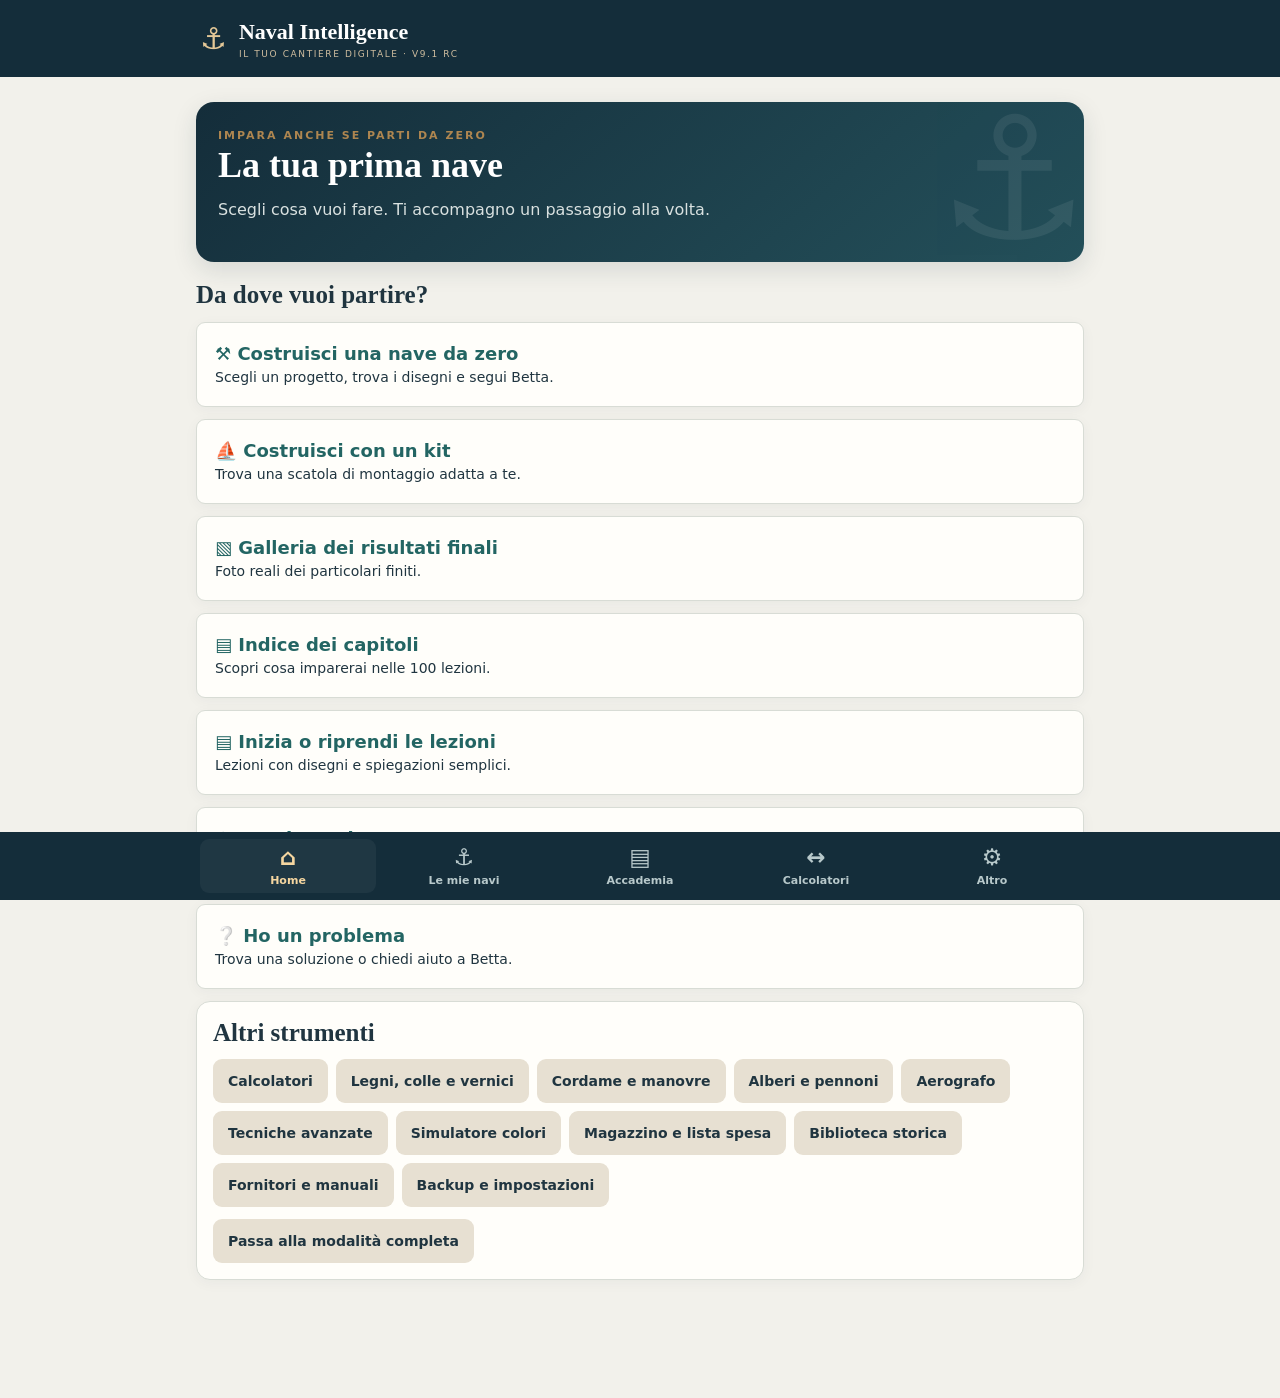
==== commit d98265f8: "Release Naval Intelligence 9.1 RC" ====
--- a/index.html
+++ b/index.html
@@ -1 +1 @@
-<!doctype html><html lang="it"><head><meta charset="utf-8"><meta name="viewport" content="width=device-width,initial-scale=1,viewport-fit=cover"><meta name="theme-color" content="#142d3a"><meta name="description" content="Il tuo cantiere digitale di modellismo navale in legno"><link rel="manifest" href="manifest.webmanifest"><link rel="icon" href="icon-192.png"><link rel="stylesheet" href="style-v9.0.css"><title>Naval Intelligence</title></head><body><header><div class="brand"><span class="logo">⚓</span><div><strong>Naval Intelligence</strong><small>IL TUO CANTIERE DIGITALE · V9.0 RC</small></div></div><button id="install" class="outline" hidden>Installa</button></header><main id="app" tabindex="-1"></main><nav aria-label="Navigazione"><button data-tab="home">⌂<span>Home</span></button><button data-tab="projects">⚓<span>Le mie navi</span></button><button data-tab="academy">▤<span>Accademia</span></button><button data-tab="tools">↔<span>Calcolatori</span></button><button data-tab="settings">⚙<span>Altro</span></button></nav><div id="notice" role="status" aria-live="polite"></div><script src="academy-illustrations-v7.3.js" defer></script><script src="app-v9.0.js" defer></script></body></html>
+<!doctype html><html lang="it"><head><meta charset="utf-8"><meta name="viewport" content="width=device-width,initial-scale=1,viewport-fit=cover"><meta name="theme-color" content="#142d3a"><meta name="description" content="Il tuo cantiere digitale di modellismo navale in legno"><link rel="manifest" href="manifest.webmanifest"><link rel="icon" href="icon-192.png"><link rel="stylesheet" href="style-v9.1.css"><title>Naval Intelligence</title></head><body><header><div class="brand"><span class="logo">⚓</span><div><strong>Naval Intelligence</strong><small>IL TUO CANTIERE DIGITALE · V9.1 RC</small></div></div><button id="install" class="outline" hidden>Installa</button></header><main id="app" tabindex="-1"></main><nav aria-label="Navigazione"><button data-tab="home">⌂<span>Home</span></button><button data-tab="projects">⚓<span>Le mie navi</span></button><button data-tab="academy">▤<span>Accademia</span></button><button data-tab="tools">↔<span>Calcolatori</span></button><button data-tab="settings">⚙<span>Altro</span></button></nav><div id="notice" role="status" aria-live="polite"></div><script src="academy-illustrations-v7.3.js" defer></script><script src="app-v9.1.js" defer></script></body></html>
--- a/style-v9.1.css
+++ b/style-v9.1.css
@@ -0,0 +1,26 @@
+:root{--navy:#142d3a;--ink:#203540;--paper:#f5f1e8;--white:#fffdf7;--brass:#ae8650;--line:#ded8cb;--muted:#626e70;--teal:#286d6a}*{box-sizing:border-box}body{margin:0;background:var(--paper);color:var(--ink);font:16px/1.5 system-ui,-apple-system,sans-serif}header{background:var(--navy);color:white;padding:15px max(17px,calc((100vw - 880px)/2));display:flex;align-items:center;justify-content:space-between;gap:8px;position:sticky;top:0;z-index:3}.brand{display:flex;gap:12px;align-items:center}.logo{font-size:30px;color:#e3c797}.brand strong{font-family:Georgia,serif;font-size:22px;display:block}.brand small{display:block;font-size:9px;letter-spacing:1.6px;color:#cfbd9f}.outline{background:transparent;border:1px solid #b6c5c7;color:white;padding:8px 12px}main{max-width:880px;margin:auto;padding:18px 16px 106px}h1,h2,h3{font-family:Georgia,serif;line-height:1.18;margin:0 0 12px}h1{font-size:33px}h2{font-size:25px}h3{font-size:20px}p{margin:8px 0 14px}.hero{background:var(--navy);color:white;padding:26px 22px;border-radius:18px;position:relative;overflow:hidden}.hero:after{content:'⚓';position:absolute;right:-6px;bottom:-45px;font-size:170px;opacity:.07;pointer-events:none}.hero p{color:#d9e1e0;max-width:550px}.eyebrow{text-transform:uppercase;letter-spacing:2px;font-size:11px;color:var(--brass);font-weight:800}.card{border:1px solid var(--line);background:var(--white);border-radius:14px;padding:16px;margin:12px 0;box-shadow:0 3px 12px #142d3a06}.grid{display:grid;grid-template-columns:repeat(auto-fit,minmax(145px,1fr));gap:10px}.grid .card{margin:0}.tile{text-align:left;width:100%;height:100%;background:var(--white);color:var(--ink);border:1px solid var(--line);border-radius:14px;padding:16px;font-weight:650}.tile b{display:block;font-size:26px;color:var(--teal);margin-bottom:6px}.tile small{display:block;color:var(--muted);font-weight:400}button{cursor:pointer;border:0;border-radius:9px;padding:11px 15px;background:var(--teal);color:white;font:600 14px system-ui;min-height:42px}button.secondary{background:#e7e0d2;color:var(--ink)}button.danger{background:#8a4038}button:focus-visible,input:focus-visible,select:focus-visible,textarea:focus-visible{outline:3px solid #c89e5e;outline-offset:2px}button:disabled{opacity:.5;cursor:default}button[hidden]{display:none}nav{position:fixed;bottom:0;left:0;right:0;background:var(--navy);display:flex;justify-content:center;padding:7px 4px calc(7px + env(safe-area-inset-bottom));z-index:5}nav button{background:transparent;color:#b8c9cb;flex:1;max-width:176px;font-size:23px;line-height:1.1;padding:6px 2px}nav button span{display:block;font-size:10px;margin-top:5px}nav button.active{color:#f5d6a0;background:#ffffff0c}label{display:block;font-weight:650;font-size:14px;margin:12px 0 4px}input:not([type=checkbox]),select,textarea{width:100%;padding:11px;border:1px solid #c9c7bd;border-radius:8px;background:#fff;color:var(--ink);font:inherit}textarea{min-height:88px;resize:vertical}input[type=checkbox]{width:20px;height:20px;accent-color:var(--teal);flex:none}label.check{display:flex;align-items:center;gap:10px;border-bottom:1px solid var(--line);padding:9px 0;margin:0;font-weight:500}.row{display:flex;align-items:center;gap:8px;flex-wrap:wrap}.between{justify-content:space-between}.muted,small{color:var(--muted)}.hero small{color:#ddd}.badge{display:inline-block;background:#e7e0d2;border-radius:20px;font-size:12px;padding:3px 9px;color:var(--ink)}.progress{height:9px;background:#e4dfd3;border-radius:10px;overflow:hidden;margin:8px 0}.progress div{height:100%;background:var(--teal)}.big{font-size:30px;font-weight:750;color:var(--teal);font-variant-numeric:tabular-nums}.photo{width:100%;max-height:260px;object-fit:contain;border-radius:8px;background:#e7e0d2}.diagram{width:100%;height:145px;background:#eee7d9;border-radius:10px;margin:9px 0}.step{padding:9px 0;border-top:1px solid var(--line)}.lesson p{margin:6px 0}.lesson ol{padding-left:22px}.lesson li{margin:8px 0}.spaced{margin-top:18px}.empty{text-align:center;padding:25px 12px;color:var(--muted)}#notice{position:fixed;bottom:85px;left:50%;transform:translateX(-50%);max-width:90vw;background:#142d3a;color:white;border-radius:9px;padding:10px 16px;z-index:9;display:none}#notice.show{display:block}details summary{cursor:pointer;font-weight:700}a{color:var(--teal)}@media(min-width:700px){main{padding-top:25px}.grid{grid-template-columns:repeat(3,1fr)}}
+
+:root{--paper:#f2f1eb;--white:#fffefa;--line:#d8dcd5;--teal:#236563}main{max-width:920px}.hero{background:linear-gradient(140deg,#142d3a,#24505a);box-shadow:0 8px 24px #142d3a20}.card{box-shadow:0 3px 14px #142d3a0b}.tile{min-height:114px;transition:box-shadow .15s ease,transform .15s ease}.tile:hover{box-shadow:0 5px 15px #142d3a18}.tile:active{transform:scale(.99)}.tile b{font-size:27px}.badge{font-weight:600}button{min-height:44px}a{overflow-wrap:anywhere;text-underline-offset:3px}h1{font-size:clamp(27px,6vw,36px)}.grid>*{min-width:0}nav button span{font-size:11px}body{overflow-wrap:break-word}input,select,textarea{max-width:100%}details summary{padding:5px 0}@media(prefers-reduced-motion:reduce){*{transition:none!important}}@media(max-width:360px){.brand strong{font-size:18px}main{padding-left:12px;padding-right:12px}.grid{grid-template-columns:repeat(2,minmax(0,1fr))}.tile{padding:12px}}
+
+.easy-menu{display:grid;gap:12px;margin:12px 0}.easy-menu>button{width:100%;text-align:left;padding:17px 18px;min-height:85px;background:var(--white);color:var(--ink);border:1px solid var(--line);box-shadow:0 3px 14px #142d3a0b}.easy-menu b{display:block;font-size:18px;color:var(--teal);margin-bottom:5px}.easy-menu span{display:block;font-size:14px;font-weight:400}.easy-action{display:block;width:100%;min-height:50px;font-size:16px;margin:12px 0;text-align:center}.mode-toggle{margin-top:12px}.easy-plan h3{font-size:23px;margin-top:12px}.plan-thumb{margin:0 0 12px}.plan-thumb img{width:100%;height:190px;object-fit:contain;background:#eee7d9;border-radius:8px}.plan-placeholder{background:#edeae1;border-radius:8px;display:flex;align-items:center;justify-content:center;gap:10px;min-height:55px;font-size:22px}.plan-placeholder small{font-size:13px}.easy-plan p{margin-bottom:4px}label.check{min-height:48px;align-items:flex-start}label.check input{margin-top:3px}summary{min-height:36px}.easy-menu>button:focus-visible{outline-offset:2px}
+
+.academy-art figure{margin:15px 0 23px}.art-preview{display:block;width:100%;padding:0;background:transparent;border:1px solid var(--line);border-radius:12px;overflow:hidden}.art-preview img{display:block;width:100%;height:auto}.academy-art figcaption{padding-top:8px}.academy-art figcaption p{font-size:14px}.art-dialog{width:min(96vw,1000px);max-height:93vh;padding:12px;border:1px solid var(--line);border-radius:12px;background:var(--white);color:var(--ink)}.art-dialog::backdrop{background:#142d3ad9}.art-scroll{overflow:auto;max-height:78vh;margin-top:10px}.art-scroll img{display:block;width:100%;height:auto}.full-art .art-scroll img{width:1122px;max-width:none}
+
+.study-block{border-top:1px solid var(--line);padding:15px 0;margin-top:10px}.study-block h3{margin:0 0 8px}.study-figure{margin:18px 0;background:#f7f0e3;border:1px solid var(--line);border-radius:12px;padding:12px}.study-figure svg{width:100%;height:auto;display:block}.study-figure figcaption{font-size:14px;line-height:1.5}.study-figure small{display:block;margin-top:6px}.study-steps{padding-left:29px!important}.study-steps li{padding:9px 6px;border-bottom:1px solid var(--line);line-height:1.6}.study-steps li::marker{font-weight:800;color:var(--teal)}.study-options{display:grid;gap:9px}.study-options button{text-align:left;min-height:49px;white-space:normal;line-height:1.45}.study-good{font-weight:600;color:#236345}.study-retry{font-weight:600;color:#8b3a24}
+
+.workshop-card{background:#f5f1e5;border:1px solid var(--line);border-radius:12px;padding:15px;margin:18px 0}.workshop-card h3{margin:15px 0 5px}.material-links p{margin:9px 0;overflow-wrap:anywhere}.material-entry h2{margin:12px 0 8px}.material-entry h3{margin:14px 0 5px}.workshop-card p,.material-entry p{line-height:1.6}.material-entry details,.workshop-card details{margin-top:12px}.material-entry summary,.workshop-card summary{font-weight:600;color:var(--teal)}
+.rig-item summary{font-size:17px;line-height:1.5;cursor:pointer}.rig-item h3{margin-top:15px}.rig-item .study-figure{padding:8px}.rig-item p{line-height:1.55}
+.mast-figure svg{display:block;width:100%;height:auto;max-width:620px;margin:auto}.mast-figure figcaption{margin-top:8px}.mast-figure{overflow:hidden}
+#airMixResult{font-size:clamp(18px,5vw,25px)}#airBar{font-weight:600}
+.paint-preview svg{display:block;width:100%;height:auto;max-width:650px;margin:12px auto}.paint-field{display:flex;align-items:center;gap:12px;justify-content:space-between;padding:8px 0;border-bottom:1px solid var(--line)}.paint-field span{flex:1}.paint-field input[type=color]{width:54px;height:44px;padding:3px;flex:none}.paint-field output{font-family:monospace;font-size:13px}
+.stock-low{font-weight:700;color:#963f2c}.stock-ok{font-weight:700;color:#236345}#stockForm input,#stockForm select{min-width:0}#stockForm .grid>div{min-width:0}
+#academyResults .card{margin-top:12px}#academySearch,#academyFilter{width:100%}
+.study-figure svg{max-width:650px;margin-inline:auto}
+.study-figure svg text{font-family:system-ui,sans-serif}
+.study-figure svg{overflow:hidden}
+.study-navigation{display:grid;grid-template-columns:1fr 2fr;gap:8px;margin:14px 0}.study-navigation button{white-space:normal;min-height:48px;font-size:14px}.study-navigation button:disabled{opacity:.45}
+.chapter-card details{margin-top:14px;border-top:1px solid var(--line);padding-top:12px}.chapter-card summary{font-weight:650;cursor:pointer;color:var(--teal);line-height:1.5}.chapter-lesson{padding:14px 0;border-bottom:1px solid var(--line)}.chapter-lesson h3{margin:6px 0}.chapter-lesson p{margin:6px 0 10px}.chapter-intro{border-left:4px solid #287b69}
+.chapter-lessons .chapter-lesson:last-child{border-bottom:0}
+.material-entry h3{line-height:1.35}.material-entry details a{overflow-wrap:anywhere}
+.result-photo{margin:14px 0 20px;padding:0;overflow:hidden;border:1px solid #d9e0de;border-radius:12px;background:#fff}.result-photo img{display:block;width:100%;height:auto;max-height:620px;object-fit:contain;background:#f2f4f3}.result-photo figcaption{padding:12px;color:#203540}.result-photo figcaption h3{margin-top:0}.photo-credit{font-size:12px;overflow-wrap:anywhere}.photo-unavailable{display:block;padding:18px;background:#e8eeeb;color:#203540}.result-photo a{overflow-wrap:anywhere}.result-photo img[hidden]{display:none}
+.photo-open{display:block;width:100%;padding:0!important;background:#eef2f0!important;color:#203540!important;border:0!important;border-radius:0!important}.photo-zoom-label{display:block;padding:9px;text-align:center;font-size:13px}.photo-kind{display:block;font-size:12px;font-weight:650;color:#46615d;margin-bottom:8px}.photo-check{padding:12px;background:#f1f4f1;border-left:3px solid #287b69;border-radius:6px}.photo-check h3{margin-top:0}.result-dialog{width:min(94vw,850px);max-height:94dvh;padding:12px;border:0;border-radius:12px;overflow:auto;color:#203540;background:#fff}.result-dialog::backdrop{background:#102129cc}.photo-dialog-controls{position:sticky;top:0;background:#fff;z-index:2;padding:5px 0}.photo-scroll{overflow:auto;max-height:65dvh;overscroll-behavior:contain}.result-dialog.photo-zoomed .photo-scroll img{width:200%;max-width:none;max-height:none;object-fit:initial}.result-dialog .result-photo img{max-height:none}.result-dialog .result-photo{margin:8px 0}
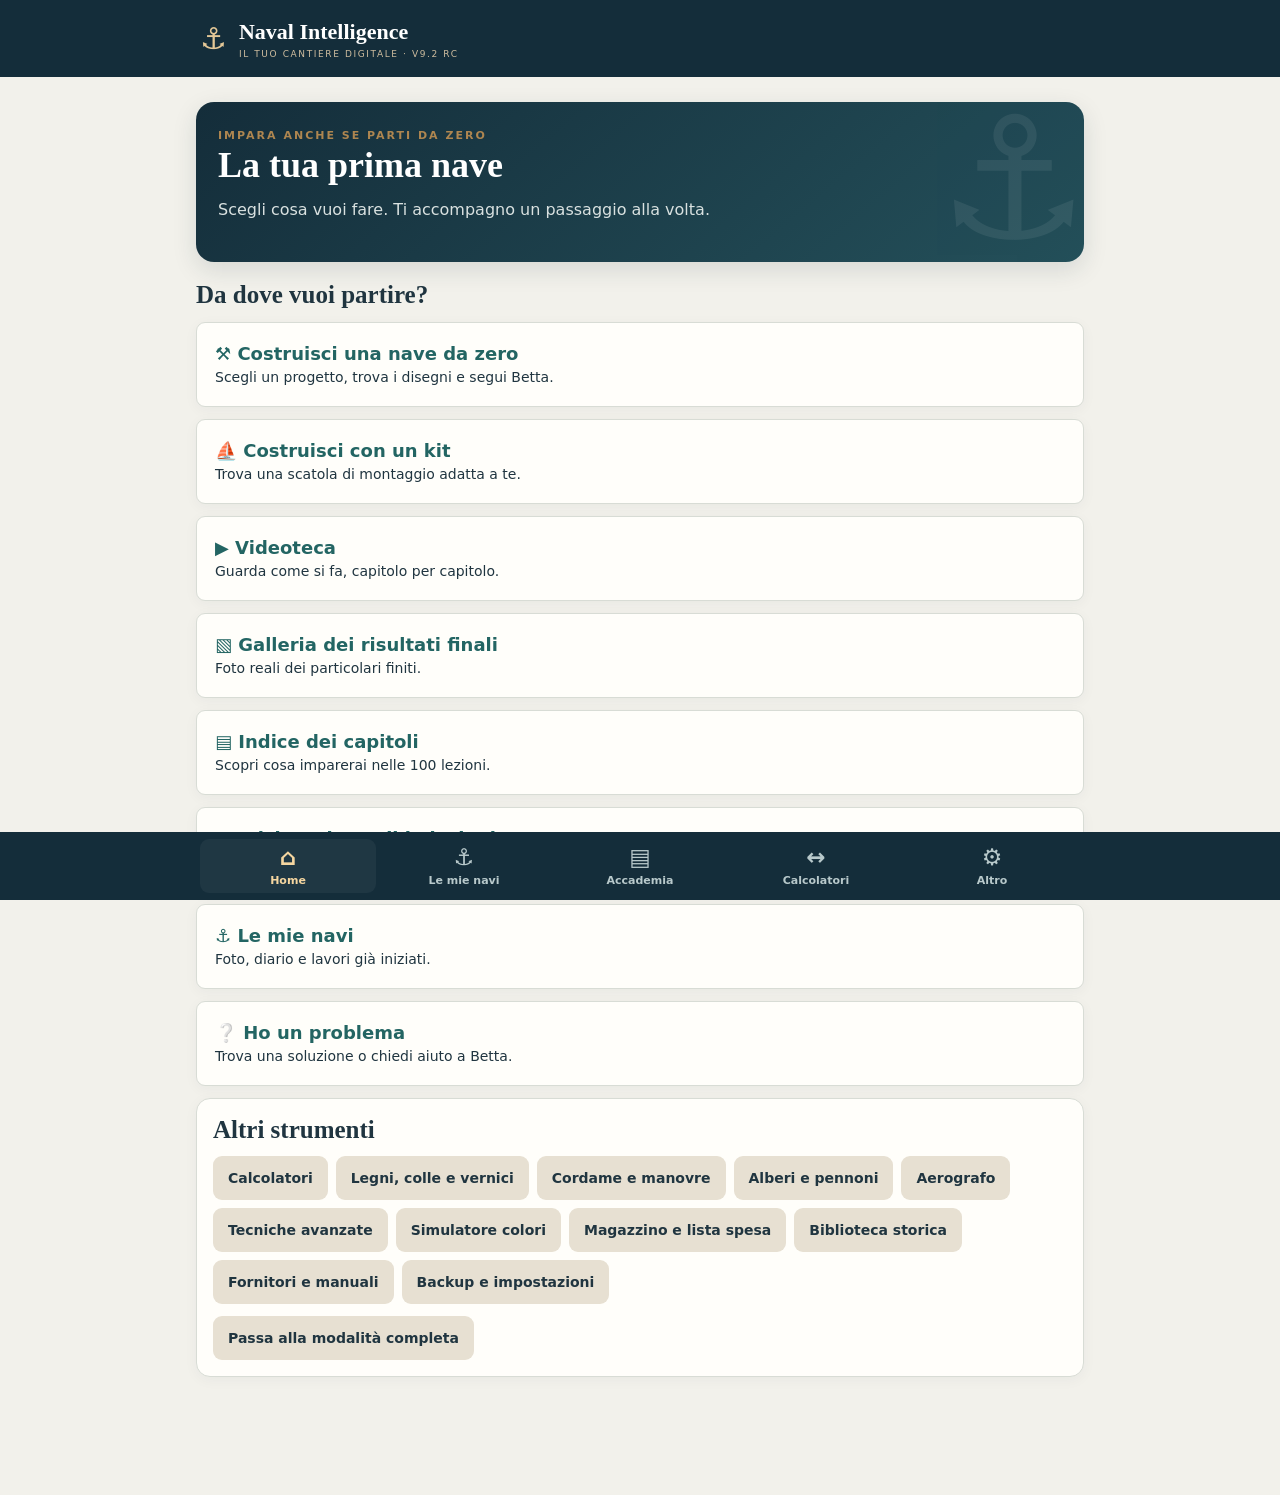
==== commit 6039058b: "Release Naval Intelligence 9.2 RC" ====
--- a/index.html
+++ b/index.html
@@ -1 +1 @@
-<!doctype html><html lang="it"><head><meta charset="utf-8"><meta name="viewport" content="width=device-width,initial-scale=1,viewport-fit=cover"><meta name="theme-color" content="#142d3a"><meta name="description" content="Il tuo cantiere digitale di modellismo navale in legno"><link rel="manifest" href="manifest.webmanifest"><link rel="icon" href="icon-192.png"><link rel="stylesheet" href="style-v9.1.css"><title>Naval Intelligence</title></head><body><header><div class="brand"><span class="logo">⚓</span><div><strong>Naval Intelligence</strong><small>IL TUO CANTIERE DIGITALE · V9.1 RC</small></div></div><button id="install" class="outline" hidden>Installa</button></header><main id="app" tabindex="-1"></main><nav aria-label="Navigazione"><button data-tab="home">⌂<span>Home</span></button><button data-tab="projects">⚓<span>Le mie navi</span></button><button data-tab="academy">▤<span>Accademia</span></button><button data-tab="tools">↔<span>Calcolatori</span></button><button data-tab="settings">⚙<span>Altro</span></button></nav><div id="notice" role="status" aria-live="polite"></div><script src="academy-illustrations-v7.3.js" defer></script><script src="app-v9.1.js" defer></script></body></html>
+<!doctype html><html lang="it"><head><meta charset="utf-8"><meta name="viewport" content="width=device-width,initial-scale=1,viewport-fit=cover"><meta name="theme-color" content="#142d3a"><meta name="description" content="Il tuo cantiere digitale di modellismo navale in legno"><link rel="manifest" href="manifest.webmanifest"><link rel="icon" href="icon-192.png"><link rel="stylesheet" href="style-v9.2.css"><title>Naval Intelligence</title></head><body><header><div class="brand"><span class="logo">⚓</span><div><strong>Naval Intelligence</strong><small>IL TUO CANTIERE DIGITALE · V9.2 RC</small></div></div><button id="install" class="outline" hidden>Installa</button></header><main id="app" tabindex="-1"></main><nav aria-label="Navigazione"><button data-tab="home">⌂<span>Home</span></button><button data-tab="projects">⚓<span>Le mie navi</span></button><button data-tab="academy">▤<span>Accademia</span></button><button data-tab="tools">↔<span>Calcolatori</span></button><button data-tab="settings">⚙<span>Altro</span></button></nav><div id="notice" role="status" aria-live="polite"></div><script src="academy-illustrations-v7.3.js" defer></script><script src="app-v9.2.js" defer></script></body></html>
--- a/style-v9.2.css
+++ b/style-v9.2.css
@@ -0,0 +1,27 @@
+:root{--navy:#142d3a;--ink:#203540;--paper:#f5f1e8;--white:#fffdf7;--brass:#ae8650;--line:#ded8cb;--muted:#626e70;--teal:#286d6a}*{box-sizing:border-box}body{margin:0;background:var(--paper);color:var(--ink);font:16px/1.5 system-ui,-apple-system,sans-serif}header{background:var(--navy);color:white;padding:15px max(17px,calc((100vw - 880px)/2));display:flex;align-items:center;justify-content:space-between;gap:8px;position:sticky;top:0;z-index:3}.brand{display:flex;gap:12px;align-items:center}.logo{font-size:30px;color:#e3c797}.brand strong{font-family:Georgia,serif;font-size:22px;display:block}.brand small{display:block;font-size:9px;letter-spacing:1.6px;color:#cfbd9f}.outline{background:transparent;border:1px solid #b6c5c7;color:white;padding:8px 12px}main{max-width:880px;margin:auto;padding:18px 16px 106px}h1,h2,h3{font-family:Georgia,serif;line-height:1.18;margin:0 0 12px}h1{font-size:33px}h2{font-size:25px}h3{font-size:20px}p{margin:8px 0 14px}.hero{background:var(--navy);color:white;padding:26px 22px;border-radius:18px;position:relative;overflow:hidden}.hero:after{content:'⚓';position:absolute;right:-6px;bottom:-45px;font-size:170px;opacity:.07;pointer-events:none}.hero p{color:#d9e1e0;max-width:550px}.eyebrow{text-transform:uppercase;letter-spacing:2px;font-size:11px;color:var(--brass);font-weight:800}.card{border:1px solid var(--line);background:var(--white);border-radius:14px;padding:16px;margin:12px 0;box-shadow:0 3px 12px #142d3a06}.grid{display:grid;grid-template-columns:repeat(auto-fit,minmax(145px,1fr));gap:10px}.grid .card{margin:0}.tile{text-align:left;width:100%;height:100%;background:var(--white);color:var(--ink);border:1px solid var(--line);border-radius:14px;padding:16px;font-weight:650}.tile b{display:block;font-size:26px;color:var(--teal);margin-bottom:6px}.tile small{display:block;color:var(--muted);font-weight:400}button{cursor:pointer;border:0;border-radius:9px;padding:11px 15px;background:var(--teal);color:white;font:600 14px system-ui;min-height:42px}button.secondary{background:#e7e0d2;color:var(--ink)}button.danger{background:#8a4038}button:focus-visible,input:focus-visible,select:focus-visible,textarea:focus-visible{outline:3px solid #c89e5e;outline-offset:2px}button:disabled{opacity:.5;cursor:default}button[hidden]{display:none}nav{position:fixed;bottom:0;left:0;right:0;background:var(--navy);display:flex;justify-content:center;padding:7px 4px calc(7px + env(safe-area-inset-bottom));z-index:5}nav button{background:transparent;color:#b8c9cb;flex:1;max-width:176px;font-size:23px;line-height:1.1;padding:6px 2px}nav button span{display:block;font-size:10px;margin-top:5px}nav button.active{color:#f5d6a0;background:#ffffff0c}label{display:block;font-weight:650;font-size:14px;margin:12px 0 4px}input:not([type=checkbox]),select,textarea{width:100%;padding:11px;border:1px solid #c9c7bd;border-radius:8px;background:#fff;color:var(--ink);font:inherit}textarea{min-height:88px;resize:vertical}input[type=checkbox]{width:20px;height:20px;accent-color:var(--teal);flex:none}label.check{display:flex;align-items:center;gap:10px;border-bottom:1px solid var(--line);padding:9px 0;margin:0;font-weight:500}.row{display:flex;align-items:center;gap:8px;flex-wrap:wrap}.between{justify-content:space-between}.muted,small{color:var(--muted)}.hero small{color:#ddd}.badge{display:inline-block;background:#e7e0d2;border-radius:20px;font-size:12px;padding:3px 9px;color:var(--ink)}.progress{height:9px;background:#e4dfd3;border-radius:10px;overflow:hidden;margin:8px 0}.progress div{height:100%;background:var(--teal)}.big{font-size:30px;font-weight:750;color:var(--teal);font-variant-numeric:tabular-nums}.photo{width:100%;max-height:260px;object-fit:contain;border-radius:8px;background:#e7e0d2}.diagram{width:100%;height:145px;background:#eee7d9;border-radius:10px;margin:9px 0}.step{padding:9px 0;border-top:1px solid var(--line)}.lesson p{margin:6px 0}.lesson ol{padding-left:22px}.lesson li{margin:8px 0}.spaced{margin-top:18px}.empty{text-align:center;padding:25px 12px;color:var(--muted)}#notice{position:fixed;bottom:85px;left:50%;transform:translateX(-50%);max-width:90vw;background:#142d3a;color:white;border-radius:9px;padding:10px 16px;z-index:9;display:none}#notice.show{display:block}details summary{cursor:pointer;font-weight:700}a{color:var(--teal)}@media(min-width:700px){main{padding-top:25px}.grid{grid-template-columns:repeat(3,1fr)}}
+
+:root{--paper:#f2f1eb;--white:#fffefa;--line:#d8dcd5;--teal:#236563}main{max-width:920px}.hero{background:linear-gradient(140deg,#142d3a,#24505a);box-shadow:0 8px 24px #142d3a20}.card{box-shadow:0 3px 14px #142d3a0b}.tile{min-height:114px;transition:box-shadow .15s ease,transform .15s ease}.tile:hover{box-shadow:0 5px 15px #142d3a18}.tile:active{transform:scale(.99)}.tile b{font-size:27px}.badge{font-weight:600}button{min-height:44px}a{overflow-wrap:anywhere;text-underline-offset:3px}h1{font-size:clamp(27px,6vw,36px)}.grid>*{min-width:0}nav button span{font-size:11px}body{overflow-wrap:break-word}input,select,textarea{max-width:100%}details summary{padding:5px 0}@media(prefers-reduced-motion:reduce){*{transition:none!important}}@media(max-width:360px){.brand strong{font-size:18px}main{padding-left:12px;padding-right:12px}.grid{grid-template-columns:repeat(2,minmax(0,1fr))}.tile{padding:12px}}
+
+.easy-menu{display:grid;gap:12px;margin:12px 0}.easy-menu>button{width:100%;text-align:left;padding:17px 18px;min-height:85px;background:var(--white);color:var(--ink);border:1px solid var(--line);box-shadow:0 3px 14px #142d3a0b}.easy-menu b{display:block;font-size:18px;color:var(--teal);margin-bottom:5px}.easy-menu span{display:block;font-size:14px;font-weight:400}.easy-action{display:block;width:100%;min-height:50px;font-size:16px;margin:12px 0;text-align:center}.mode-toggle{margin-top:12px}.easy-plan h3{font-size:23px;margin-top:12px}.plan-thumb{margin:0 0 12px}.plan-thumb img{width:100%;height:190px;object-fit:contain;background:#eee7d9;border-radius:8px}.plan-placeholder{background:#edeae1;border-radius:8px;display:flex;align-items:center;justify-content:center;gap:10px;min-height:55px;font-size:22px}.plan-placeholder small{font-size:13px}.easy-plan p{margin-bottom:4px}label.check{min-height:48px;align-items:flex-start}label.check input{margin-top:3px}summary{min-height:36px}.easy-menu>button:focus-visible{outline-offset:2px}
+
+.academy-art figure{margin:15px 0 23px}.art-preview{display:block;width:100%;padding:0;background:transparent;border:1px solid var(--line);border-radius:12px;overflow:hidden}.art-preview img{display:block;width:100%;height:auto}.academy-art figcaption{padding-top:8px}.academy-art figcaption p{font-size:14px}.art-dialog{width:min(96vw,1000px);max-height:93vh;padding:12px;border:1px solid var(--line);border-radius:12px;background:var(--white);color:var(--ink)}.art-dialog::backdrop{background:#142d3ad9}.art-scroll{overflow:auto;max-height:78vh;margin-top:10px}.art-scroll img{display:block;width:100%;height:auto}.full-art .art-scroll img{width:1122px;max-width:none}
+
+.study-block{border-top:1px solid var(--line);padding:15px 0;margin-top:10px}.study-block h3{margin:0 0 8px}.study-figure{margin:18px 0;background:#f7f0e3;border:1px solid var(--line);border-radius:12px;padding:12px}.study-figure svg{width:100%;height:auto;display:block}.study-figure figcaption{font-size:14px;line-height:1.5}.study-figure small{display:block;margin-top:6px}.study-steps{padding-left:29px!important}.study-steps li{padding:9px 6px;border-bottom:1px solid var(--line);line-height:1.6}.study-steps li::marker{font-weight:800;color:var(--teal)}.study-options{display:grid;gap:9px}.study-options button{text-align:left;min-height:49px;white-space:normal;line-height:1.45}.study-good{font-weight:600;color:#236345}.study-retry{font-weight:600;color:#8b3a24}
+
+.workshop-card{background:#f5f1e5;border:1px solid var(--line);border-radius:12px;padding:15px;margin:18px 0}.workshop-card h3{margin:15px 0 5px}.material-links p{margin:9px 0;overflow-wrap:anywhere}.material-entry h2{margin:12px 0 8px}.material-entry h3{margin:14px 0 5px}.workshop-card p,.material-entry p{line-height:1.6}.material-entry details,.workshop-card details{margin-top:12px}.material-entry summary,.workshop-card summary{font-weight:600;color:var(--teal)}
+.rig-item summary{font-size:17px;line-height:1.5;cursor:pointer}.rig-item h3{margin-top:15px}.rig-item .study-figure{padding:8px}.rig-item p{line-height:1.55}
+.mast-figure svg{display:block;width:100%;height:auto;max-width:620px;margin:auto}.mast-figure figcaption{margin-top:8px}.mast-figure{overflow:hidden}
+#airMixResult{font-size:clamp(18px,5vw,25px)}#airBar{font-weight:600}
+.paint-preview svg{display:block;width:100%;height:auto;max-width:650px;margin:12px auto}.paint-field{display:flex;align-items:center;gap:12px;justify-content:space-between;padding:8px 0;border-bottom:1px solid var(--line)}.paint-field span{flex:1}.paint-field input[type=color]{width:54px;height:44px;padding:3px;flex:none}.paint-field output{font-family:monospace;font-size:13px}
+.stock-low{font-weight:700;color:#963f2c}.stock-ok{font-weight:700;color:#236345}#stockForm input,#stockForm select{min-width:0}#stockForm .grid>div{min-width:0}
+#academyResults .card{margin-top:12px}#academySearch,#academyFilter{width:100%}
+.study-figure svg{max-width:650px;margin-inline:auto}
+.study-figure svg text{font-family:system-ui,sans-serif}
+.study-figure svg{overflow:hidden}
+.study-navigation{display:grid;grid-template-columns:1fr 2fr;gap:8px;margin:14px 0}.study-navigation button{white-space:normal;min-height:48px;font-size:14px}.study-navigation button:disabled{opacity:.45}
+.chapter-card details{margin-top:14px;border-top:1px solid var(--line);padding-top:12px}.chapter-card summary{font-weight:650;cursor:pointer;color:var(--teal);line-height:1.5}.chapter-lesson{padding:14px 0;border-bottom:1px solid var(--line)}.chapter-lesson h3{margin:6px 0}.chapter-lesson p{margin:6px 0 10px}.chapter-intro{border-left:4px solid #287b69}
+.chapter-lessons .chapter-lesson:last-child{border-bottom:0}
+.material-entry h3{line-height:1.35}.material-entry details a{overflow-wrap:anywhere}
+.result-photo{margin:14px 0 20px;padding:0;overflow:hidden;border:1px solid #d9e0de;border-radius:12px;background:#fff}.result-photo img{display:block;width:100%;height:auto;max-height:620px;object-fit:contain;background:#f2f4f3}.result-photo figcaption{padding:12px;color:#203540}.result-photo figcaption h3{margin-top:0}.photo-credit{font-size:12px;overflow-wrap:anywhere}.photo-unavailable{display:block;padding:18px;background:#e8eeeb;color:#203540}.result-photo a{overflow-wrap:anywhere}.result-photo img[hidden]{display:none}
+.photo-open{display:block;width:100%;padding:0!important;background:#eef2f0!important;color:#203540!important;border:0!important;border-radius:0!important}.photo-zoom-label{display:block;padding:9px;text-align:center;font-size:13px}.photo-kind{display:block;font-size:12px;font-weight:650;color:#46615d;margin-bottom:8px}.photo-check{padding:12px;background:#f1f4f1;border-left:3px solid #287b69;border-radius:6px}.photo-check h3{margin-top:0}.result-dialog{width:min(94vw,850px);max-height:94dvh;padding:12px;border:0;border-radius:12px;overflow:auto;color:#203540;background:#fff}.result-dialog::backdrop{background:#102129cc}.photo-dialog-controls{position:sticky;top:0;background:#fff;z-index:2;padding:5px 0}.photo-scroll{overflow:auto;max-height:65dvh;overscroll-behavior:contain}.result-dialog.photo-zoomed .photo-scroll img{width:200%;max-width:none;max-height:none;object-fit:initial}.result-dialog .result-photo img{max-height:none}.result-dialog .result-photo{margin:8px 0}
+.video-card{padding:12px 0;border-top:1px solid #d9e0de}.video-card h3{margin:7px 0}.video-card small{display:block}.video-card a{overflow-wrap:anywhere}.video-dialog{width:min(94vw,850px);max-height:94dvh;overflow:auto;padding:14px;border:0;border-radius:12px;color:#203540;background:white}.video-dialog::backdrop{background:#102129cc}.video-frame{width:100%;aspect-ratio:16/9;background:#101820}.video-frame iframe{display:block;width:100%;height:100%;border:0}
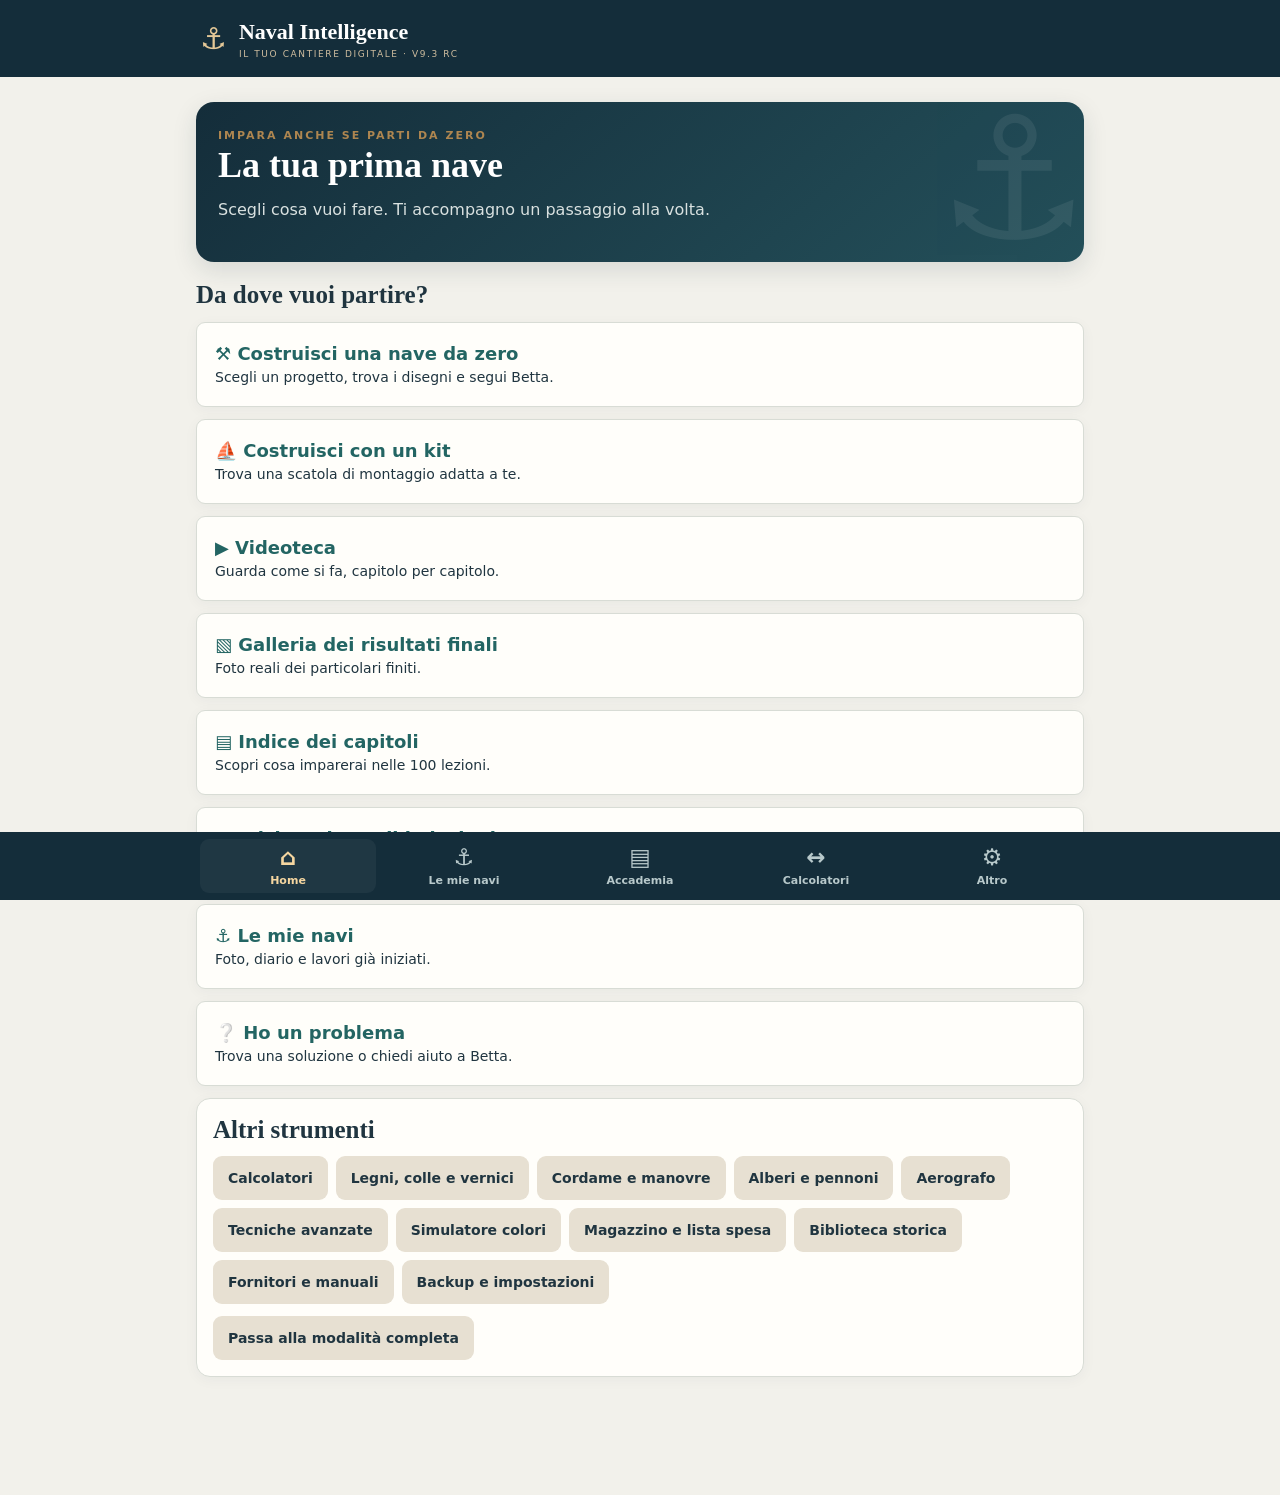
==== commit acf47810: "Release Naval Intelligence 9.3 RC" ====
--- a/index.html
+++ b/index.html
@@ -1 +1 @@
-<!doctype html><html lang="it"><head><meta charset="utf-8"><meta name="viewport" content="width=device-width,initial-scale=1,viewport-fit=cover"><meta name="theme-color" content="#142d3a"><meta name="description" content="Il tuo cantiere digitale di modellismo navale in legno"><link rel="manifest" href="manifest.webmanifest"><link rel="icon" href="icon-192.png"><link rel="stylesheet" href="style-v9.2.css"><title>Naval Intelligence</title></head><body><header><div class="brand"><span class="logo">⚓</span><div><strong>Naval Intelligence</strong><small>IL TUO CANTIERE DIGITALE · V9.2 RC</small></div></div><button id="install" class="outline" hidden>Installa</button></header><main id="app" tabindex="-1"></main><nav aria-label="Navigazione"><button data-tab="home">⌂<span>Home</span></button><button data-tab="projects">⚓<span>Le mie navi</span></button><button data-tab="academy">▤<span>Accademia</span></button><button data-tab="tools">↔<span>Calcolatori</span></button><button data-tab="settings">⚙<span>Altro</span></button></nav><div id="notice" role="status" aria-live="polite"></div><script src="academy-illustrations-v7.3.js" defer></script><script src="app-v9.2.js" defer></script></body></html>
+<!doctype html><html lang="it"><head><meta charset="utf-8"><meta name="viewport" content="width=device-width,initial-scale=1,viewport-fit=cover"><meta name="theme-color" content="#142d3a"><meta name="description" content="Il tuo cantiere digitale di modellismo navale in legno"><link rel="manifest" href="manifest.webmanifest"><link rel="icon" href="icon-192.png"><link rel="stylesheet" href="style-v9.3.css"><title>Naval Intelligence</title></head><body><header><div class="brand"><span class="logo">⚓</span><div><strong>Naval Intelligence</strong><small>IL TUO CANTIERE DIGITALE · V9.3 RC</small></div></div><button id="install" class="outline" hidden>Installa</button></header><main id="app" tabindex="-1"></main><nav aria-label="Navigazione"><button data-tab="home">⌂<span>Home</span></button><button data-tab="projects">⚓<span>Le mie navi</span></button><button data-tab="academy">▤<span>Accademia</span></button><button data-tab="tools">↔<span>Calcolatori</span></button><button data-tab="settings">⚙<span>Altro</span></button></nav><div id="notice" role="status" aria-live="polite"></div><script src="academy-illustrations-v7.3.js" defer></script><script src="app-v9.3.js" defer></script></body></html>
--- a/style-v9.3.css
+++ b/style-v9.3.css
@@ -0,0 +1,28 @@
+:root{--navy:#142d3a;--ink:#203540;--paper:#f5f1e8;--white:#fffdf7;--brass:#ae8650;--line:#ded8cb;--muted:#626e70;--teal:#286d6a}*{box-sizing:border-box}body{margin:0;background:var(--paper);color:var(--ink);font:16px/1.5 system-ui,-apple-system,sans-serif}header{background:var(--navy);color:white;padding:15px max(17px,calc((100vw - 880px)/2));display:flex;align-items:center;justify-content:space-between;gap:8px;position:sticky;top:0;z-index:3}.brand{display:flex;gap:12px;align-items:center}.logo{font-size:30px;color:#e3c797}.brand strong{font-family:Georgia,serif;font-size:22px;display:block}.brand small{display:block;font-size:9px;letter-spacing:1.6px;color:#cfbd9f}.outline{background:transparent;border:1px solid #b6c5c7;color:white;padding:8px 12px}main{max-width:880px;margin:auto;padding:18px 16px 106px}h1,h2,h3{font-family:Georgia,serif;line-height:1.18;margin:0 0 12px}h1{font-size:33px}h2{font-size:25px}h3{font-size:20px}p{margin:8px 0 14px}.hero{background:var(--navy);color:white;padding:26px 22px;border-radius:18px;position:relative;overflow:hidden}.hero:after{content:'⚓';position:absolute;right:-6px;bottom:-45px;font-size:170px;opacity:.07;pointer-events:none}.hero p{color:#d9e1e0;max-width:550px}.eyebrow{text-transform:uppercase;letter-spacing:2px;font-size:11px;color:var(--brass);font-weight:800}.card{border:1px solid var(--line);background:var(--white);border-radius:14px;padding:16px;margin:12px 0;box-shadow:0 3px 12px #142d3a06}.grid{display:grid;grid-template-columns:repeat(auto-fit,minmax(145px,1fr));gap:10px}.grid .card{margin:0}.tile{text-align:left;width:100%;height:100%;background:var(--white);color:var(--ink);border:1px solid var(--line);border-radius:14px;padding:16px;font-weight:650}.tile b{display:block;font-size:26px;color:var(--teal);margin-bottom:6px}.tile small{display:block;color:var(--muted);font-weight:400}button{cursor:pointer;border:0;border-radius:9px;padding:11px 15px;background:var(--teal);color:white;font:600 14px system-ui;min-height:42px}button.secondary{background:#e7e0d2;color:var(--ink)}button.danger{background:#8a4038}button:focus-visible,input:focus-visible,select:focus-visible,textarea:focus-visible{outline:3px solid #c89e5e;outline-offset:2px}button:disabled{opacity:.5;cursor:default}button[hidden]{display:none}nav{position:fixed;bottom:0;left:0;right:0;background:var(--navy);display:flex;justify-content:center;padding:7px 4px calc(7px + env(safe-area-inset-bottom));z-index:5}nav button{background:transparent;color:#b8c9cb;flex:1;max-width:176px;font-size:23px;line-height:1.1;padding:6px 2px}nav button span{display:block;font-size:10px;margin-top:5px}nav button.active{color:#f5d6a0;background:#ffffff0c}label{display:block;font-weight:650;font-size:14px;margin:12px 0 4px}input:not([type=checkbox]),select,textarea{width:100%;padding:11px;border:1px solid #c9c7bd;border-radius:8px;background:#fff;color:var(--ink);font:inherit}textarea{min-height:88px;resize:vertical}input[type=checkbox]{width:20px;height:20px;accent-color:var(--teal);flex:none}label.check{display:flex;align-items:center;gap:10px;border-bottom:1px solid var(--line);padding:9px 0;margin:0;font-weight:500}.row{display:flex;align-items:center;gap:8px;flex-wrap:wrap}.between{justify-content:space-between}.muted,small{color:var(--muted)}.hero small{color:#ddd}.badge{display:inline-block;background:#e7e0d2;border-radius:20px;font-size:12px;padding:3px 9px;color:var(--ink)}.progress{height:9px;background:#e4dfd3;border-radius:10px;overflow:hidden;margin:8px 0}.progress div{height:100%;background:var(--teal)}.big{font-size:30px;font-weight:750;color:var(--teal);font-variant-numeric:tabular-nums}.photo{width:100%;max-height:260px;object-fit:contain;border-radius:8px;background:#e7e0d2}.diagram{width:100%;height:145px;background:#eee7d9;border-radius:10px;margin:9px 0}.step{padding:9px 0;border-top:1px solid var(--line)}.lesson p{margin:6px 0}.lesson ol{padding-left:22px}.lesson li{margin:8px 0}.spaced{margin-top:18px}.empty{text-align:center;padding:25px 12px;color:var(--muted)}#notice{position:fixed;bottom:85px;left:50%;transform:translateX(-50%);max-width:90vw;background:#142d3a;color:white;border-radius:9px;padding:10px 16px;z-index:9;display:none}#notice.show{display:block}details summary{cursor:pointer;font-weight:700}a{color:var(--teal)}@media(min-width:700px){main{padding-top:25px}.grid{grid-template-columns:repeat(3,1fr)}}
+
+:root{--paper:#f2f1eb;--white:#fffefa;--line:#d8dcd5;--teal:#236563}main{max-width:920px}.hero{background:linear-gradient(140deg,#142d3a,#24505a);box-shadow:0 8px 24px #142d3a20}.card{box-shadow:0 3px 14px #142d3a0b}.tile{min-height:114px;transition:box-shadow .15s ease,transform .15s ease}.tile:hover{box-shadow:0 5px 15px #142d3a18}.tile:active{transform:scale(.99)}.tile b{font-size:27px}.badge{font-weight:600}button{min-height:44px}a{overflow-wrap:anywhere;text-underline-offset:3px}h1{font-size:clamp(27px,6vw,36px)}.grid>*{min-width:0}nav button span{font-size:11px}body{overflow-wrap:break-word}input,select,textarea{max-width:100%}details summary{padding:5px 0}@media(prefers-reduced-motion:reduce){*{transition:none!important}}@media(max-width:360px){.brand strong{font-size:18px}main{padding-left:12px;padding-right:12px}.grid{grid-template-columns:repeat(2,minmax(0,1fr))}.tile{padding:12px}}
+
+.easy-menu{display:grid;gap:12px;margin:12px 0}.easy-menu>button{width:100%;text-align:left;padding:17px 18px;min-height:85px;background:var(--white);color:var(--ink);border:1px solid var(--line);box-shadow:0 3px 14px #142d3a0b}.easy-menu b{display:block;font-size:18px;color:var(--teal);margin-bottom:5px}.easy-menu span{display:block;font-size:14px;font-weight:400}.easy-action{display:block;width:100%;min-height:50px;font-size:16px;margin:12px 0;text-align:center}.mode-toggle{margin-top:12px}.easy-plan h3{font-size:23px;margin-top:12px}.plan-thumb{margin:0 0 12px}.plan-thumb img{width:100%;height:190px;object-fit:contain;background:#eee7d9;border-radius:8px}.plan-placeholder{background:#edeae1;border-radius:8px;display:flex;align-items:center;justify-content:center;gap:10px;min-height:55px;font-size:22px}.plan-placeholder small{font-size:13px}.easy-plan p{margin-bottom:4px}label.check{min-height:48px;align-items:flex-start}label.check input{margin-top:3px}summary{min-height:36px}.easy-menu>button:focus-visible{outline-offset:2px}
+
+.academy-art figure{margin:15px 0 23px}.art-preview{display:block;width:100%;padding:0;background:transparent;border:1px solid var(--line);border-radius:12px;overflow:hidden}.art-preview img{display:block;width:100%;height:auto}.academy-art figcaption{padding-top:8px}.academy-art figcaption p{font-size:14px}.art-dialog{width:min(96vw,1000px);max-height:93vh;padding:12px;border:1px solid var(--line);border-radius:12px;background:var(--white);color:var(--ink)}.art-dialog::backdrop{background:#142d3ad9}.art-scroll{overflow:auto;max-height:78vh;margin-top:10px}.art-scroll img{display:block;width:100%;height:auto}.full-art .art-scroll img{width:1122px;max-width:none}
+
+.study-block{border-top:1px solid var(--line);padding:15px 0;margin-top:10px}.study-block h3{margin:0 0 8px}.study-figure{margin:18px 0;background:#f7f0e3;border:1px solid var(--line);border-radius:12px;padding:12px}.study-figure svg{width:100%;height:auto;display:block}.study-figure figcaption{font-size:14px;line-height:1.5}.study-figure small{display:block;margin-top:6px}.study-steps{padding-left:29px!important}.study-steps li{padding:9px 6px;border-bottom:1px solid var(--line);line-height:1.6}.study-steps li::marker{font-weight:800;color:var(--teal)}.study-options{display:grid;gap:9px}.study-options button{text-align:left;min-height:49px;white-space:normal;line-height:1.45}.study-good{font-weight:600;color:#236345}.study-retry{font-weight:600;color:#8b3a24}
+
+.workshop-card{background:#f5f1e5;border:1px solid var(--line);border-radius:12px;padding:15px;margin:18px 0}.workshop-card h3{margin:15px 0 5px}.material-links p{margin:9px 0;overflow-wrap:anywhere}.material-entry h2{margin:12px 0 8px}.material-entry h3{margin:14px 0 5px}.workshop-card p,.material-entry p{line-height:1.6}.material-entry details,.workshop-card details{margin-top:12px}.material-entry summary,.workshop-card summary{font-weight:600;color:var(--teal)}
+.rig-item summary{font-size:17px;line-height:1.5;cursor:pointer}.rig-item h3{margin-top:15px}.rig-item .study-figure{padding:8px}.rig-item p{line-height:1.55}
+.mast-figure svg{display:block;width:100%;height:auto;max-width:620px;margin:auto}.mast-figure figcaption{margin-top:8px}.mast-figure{overflow:hidden}
+#airMixResult{font-size:clamp(18px,5vw,25px)}#airBar{font-weight:600}
+.paint-preview svg{display:block;width:100%;height:auto;max-width:650px;margin:12px auto}.paint-field{display:flex;align-items:center;gap:12px;justify-content:space-between;padding:8px 0;border-bottom:1px solid var(--line)}.paint-field span{flex:1}.paint-field input[type=color]{width:54px;height:44px;padding:3px;flex:none}.paint-field output{font-family:monospace;font-size:13px}
+.stock-low{font-weight:700;color:#963f2c}.stock-ok{font-weight:700;color:#236345}#stockForm input,#stockForm select{min-width:0}#stockForm .grid>div{min-width:0}
+#academyResults .card{margin-top:12px}#academySearch,#academyFilter{width:100%}
+.study-figure svg{max-width:650px;margin-inline:auto}
+.study-figure svg text{font-family:system-ui,sans-serif}
+.study-figure svg{overflow:hidden}
+.study-navigation{display:grid;grid-template-columns:1fr 2fr;gap:8px;margin:14px 0}.study-navigation button{white-space:normal;min-height:48px;font-size:14px}.study-navigation button:disabled{opacity:.45}
+.chapter-card details{margin-top:14px;border-top:1px solid var(--line);padding-top:12px}.chapter-card summary{font-weight:650;cursor:pointer;color:var(--teal);line-height:1.5}.chapter-lesson{padding:14px 0;border-bottom:1px solid var(--line)}.chapter-lesson h3{margin:6px 0}.chapter-lesson p{margin:6px 0 10px}.chapter-intro{border-left:4px solid #287b69}
+.chapter-lessons .chapter-lesson:last-child{border-bottom:0}
+.material-entry h3{line-height:1.35}.material-entry details a{overflow-wrap:anywhere}
+.result-photo{margin:14px 0 20px;padding:0;overflow:hidden;border:1px solid #d9e0de;border-radius:12px;background:#fff}.result-photo img{display:block;width:100%;height:auto;max-height:620px;object-fit:contain;background:#f2f4f3}.result-photo figcaption{padding:12px;color:#203540}.result-photo figcaption h3{margin-top:0}.photo-credit{font-size:12px;overflow-wrap:anywhere}.photo-unavailable{display:block;padding:18px;background:#e8eeeb;color:#203540}.result-photo a{overflow-wrap:anywhere}.result-photo img[hidden]{display:none}
+.photo-open{display:block;width:100%;padding:0!important;background:#eef2f0!important;color:#203540!important;border:0!important;border-radius:0!important}.photo-zoom-label{display:block;padding:9px;text-align:center;font-size:13px}.photo-kind{display:block;font-size:12px;font-weight:650;color:#46615d;margin-bottom:8px}.photo-check{padding:12px;background:#f1f4f1;border-left:3px solid #287b69;border-radius:6px}.photo-check h3{margin-top:0}.result-dialog{width:min(94vw,850px);max-height:94dvh;padding:12px;border:0;border-radius:12px;overflow:auto;color:#203540;background:#fff}.result-dialog::backdrop{background:#102129cc}.photo-dialog-controls{position:sticky;top:0;background:#fff;z-index:2;padding:5px 0}.photo-scroll{overflow:auto;max-height:65dvh;overscroll-behavior:contain}.result-dialog.photo-zoomed .photo-scroll img{width:200%;max-width:none;max-height:none;object-fit:initial}.result-dialog .result-photo img{max-height:none}.result-dialog .result-photo{margin:8px 0}
+.video-card{padding:12px 0;border-top:1px solid #d9e0de}.video-card h3{margin:7px 0}.video-card small{display:block}.video-card a{overflow-wrap:anywhere}.video-dialog{width:min(94vw,850px);max-height:94dvh;overflow:auto;padding:14px;border:0;border-radius:12px;color:#203540;background:white}.video-dialog::backdrop{background:#102129cc}.video-frame{width:100%;aspect-ratio:16/9;background:#101820}.video-frame iframe{display:block;width:100%;height:100%;border:0}
+.rig-item summary{line-height:1.5}.rig-item .study-figure{margin-inline:0}
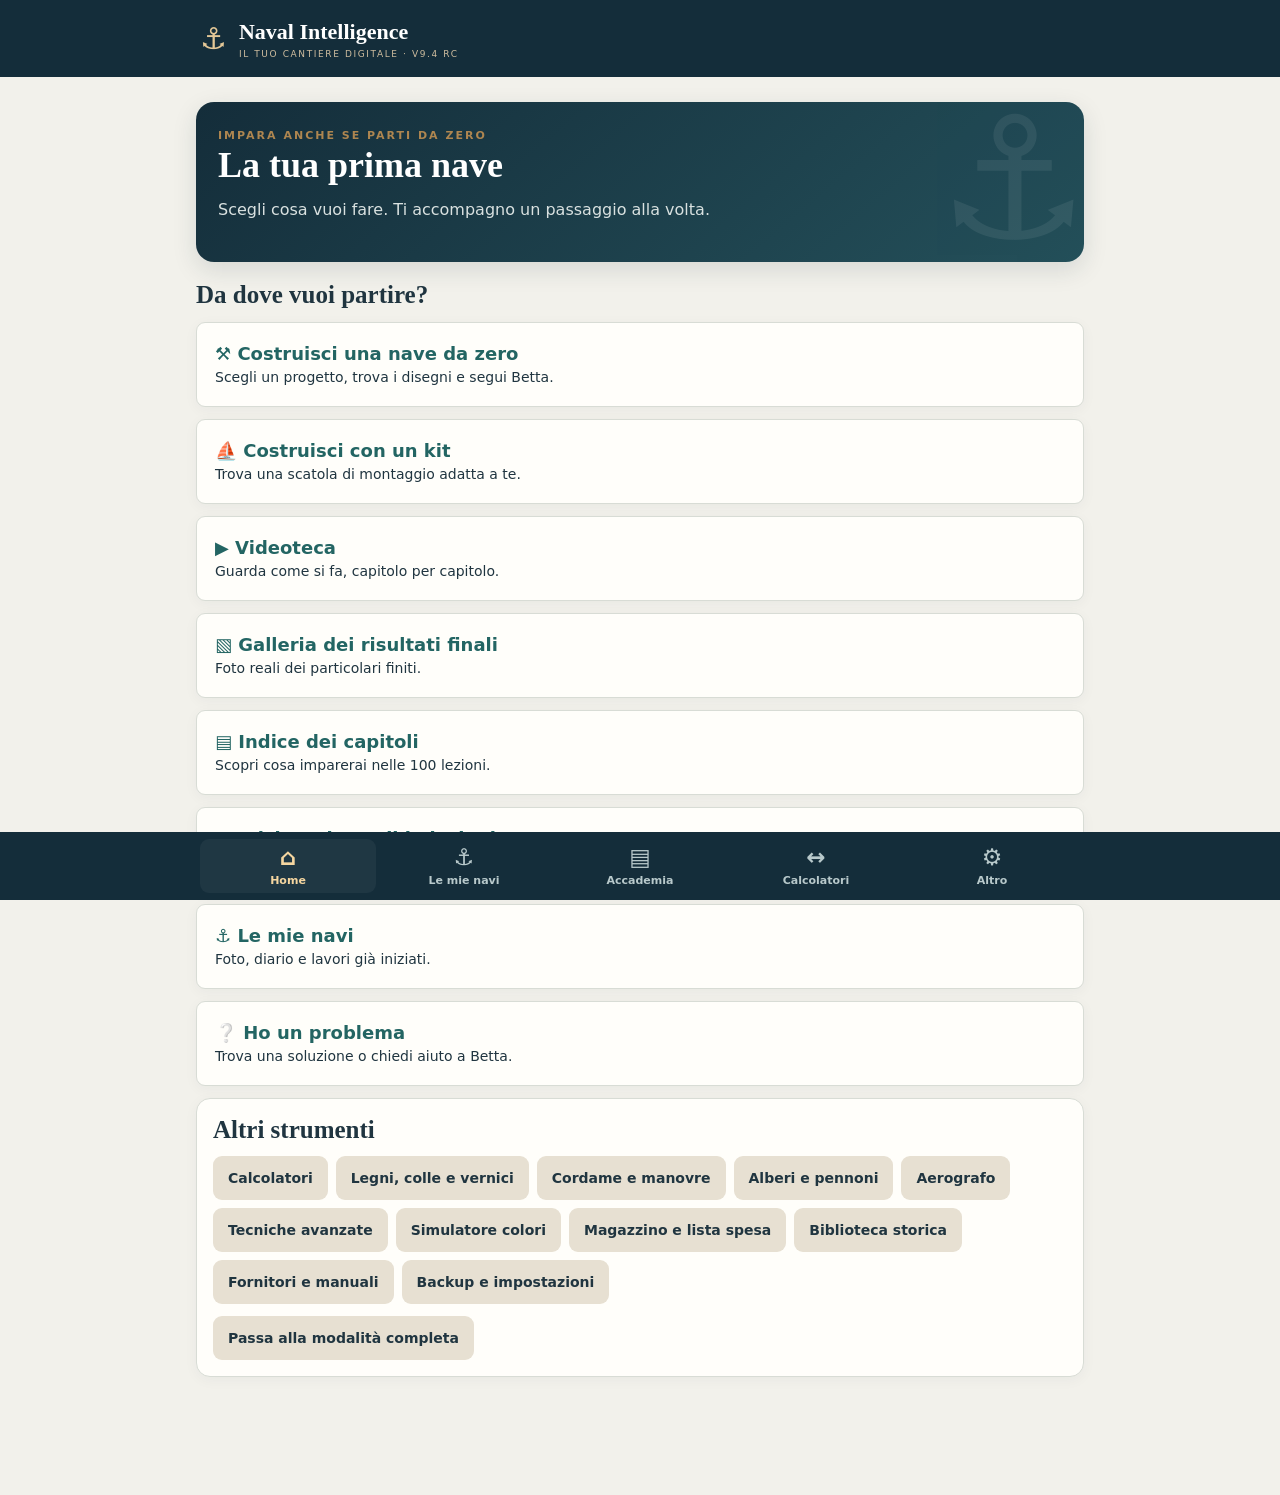
==== commit 2ece4f40: "Release Naval Intelligence 9.4 RC" ====
--- a/index.html
+++ b/index.html
@@ -1 +1 @@
-<!doctype html><html lang="it"><head><meta charset="utf-8"><meta name="viewport" content="width=device-width,initial-scale=1,viewport-fit=cover"><meta name="theme-color" content="#142d3a"><meta name="description" content="Il tuo cantiere digitale di modellismo navale in legno"><link rel="manifest" href="manifest.webmanifest"><link rel="icon" href="icon-192.png"><link rel="stylesheet" href="style-v9.3.css"><title>Naval Intelligence</title></head><body><header><div class="brand"><span class="logo">⚓</span><div><strong>Naval Intelligence</strong><small>IL TUO CANTIERE DIGITALE · V9.3 RC</small></div></div><button id="install" class="outline" hidden>Installa</button></header><main id="app" tabindex="-1"></main><nav aria-label="Navigazione"><button data-tab="home">⌂<span>Home</span></button><button data-tab="projects">⚓<span>Le mie navi</span></button><button data-tab="academy">▤<span>Accademia</span></button><button data-tab="tools">↔<span>Calcolatori</span></button><button data-tab="settings">⚙<span>Altro</span></button></nav><div id="notice" role="status" aria-live="polite"></div><script src="academy-illustrations-v7.3.js" defer></script><script src="app-v9.3.js" defer></script></body></html>
+<!doctype html><html lang="it"><head><meta charset="utf-8"><meta name="viewport" content="width=device-width,initial-scale=1,viewport-fit=cover"><meta name="theme-color" content="#142d3a"><meta name="description" content="Il tuo cantiere digitale di modellismo navale in legno"><link rel="manifest" href="manifest.webmanifest"><link rel="icon" href="icon-192.png"><link rel="stylesheet" href="style-v9.4.css"><title>Naval Intelligence</title></head><body><header><div class="brand"><span class="logo">⚓</span><div><strong>Naval Intelligence</strong><small>IL TUO CANTIERE DIGITALE · V9.4 RC</small></div></div><button id="install" class="outline" hidden>Installa</button></header><main id="app" tabindex="-1"></main><nav aria-label="Navigazione"><button data-tab="home">⌂<span>Home</span></button><button data-tab="projects">⚓<span>Le mie navi</span></button><button data-tab="academy">▤<span>Accademia</span></button><button data-tab="tools">↔<span>Calcolatori</span></button><button data-tab="settings">⚙<span>Altro</span></button></nav><div id="notice" role="status" aria-live="polite"></div><script src="academy-illustrations-v7.3.js" defer></script><script src="app-v9.4.js" defer></script></body></html>
--- a/style-v9.4.css
+++ b/style-v9.4.css
@@ -0,0 +1,29 @@
+:root{--navy:#142d3a;--ink:#203540;--paper:#f5f1e8;--white:#fffdf7;--brass:#ae8650;--line:#ded8cb;--muted:#626e70;--teal:#286d6a}*{box-sizing:border-box}body{margin:0;background:var(--paper);color:var(--ink);font:16px/1.5 system-ui,-apple-system,sans-serif}header{background:var(--navy);color:white;padding:15px max(17px,calc((100vw - 880px)/2));display:flex;align-items:center;justify-content:space-between;gap:8px;position:sticky;top:0;z-index:3}.brand{display:flex;gap:12px;align-items:center}.logo{font-size:30px;color:#e3c797}.brand strong{font-family:Georgia,serif;font-size:22px;display:block}.brand small{display:block;font-size:9px;letter-spacing:1.6px;color:#cfbd9f}.outline{background:transparent;border:1px solid #b6c5c7;color:white;padding:8px 12px}main{max-width:880px;margin:auto;padding:18px 16px 106px}h1,h2,h3{font-family:Georgia,serif;line-height:1.18;margin:0 0 12px}h1{font-size:33px}h2{font-size:25px}h3{font-size:20px}p{margin:8px 0 14px}.hero{background:var(--navy);color:white;padding:26px 22px;border-radius:18px;position:relative;overflow:hidden}.hero:after{content:'⚓';position:absolute;right:-6px;bottom:-45px;font-size:170px;opacity:.07;pointer-events:none}.hero p{color:#d9e1e0;max-width:550px}.eyebrow{text-transform:uppercase;letter-spacing:2px;font-size:11px;color:var(--brass);font-weight:800}.card{border:1px solid var(--line);background:var(--white);border-radius:14px;padding:16px;margin:12px 0;box-shadow:0 3px 12px #142d3a06}.grid{display:grid;grid-template-columns:repeat(auto-fit,minmax(145px,1fr));gap:10px}.grid .card{margin:0}.tile{text-align:left;width:100%;height:100%;background:var(--white);color:var(--ink);border:1px solid var(--line);border-radius:14px;padding:16px;font-weight:650}.tile b{display:block;font-size:26px;color:var(--teal);margin-bottom:6px}.tile small{display:block;color:var(--muted);font-weight:400}button{cursor:pointer;border:0;border-radius:9px;padding:11px 15px;background:var(--teal);color:white;font:600 14px system-ui;min-height:42px}button.secondary{background:#e7e0d2;color:var(--ink)}button.danger{background:#8a4038}button:focus-visible,input:focus-visible,select:focus-visible,textarea:focus-visible{outline:3px solid #c89e5e;outline-offset:2px}button:disabled{opacity:.5;cursor:default}button[hidden]{display:none}nav{position:fixed;bottom:0;left:0;right:0;background:var(--navy);display:flex;justify-content:center;padding:7px 4px calc(7px + env(safe-area-inset-bottom));z-index:5}nav button{background:transparent;color:#b8c9cb;flex:1;max-width:176px;font-size:23px;line-height:1.1;padding:6px 2px}nav button span{display:block;font-size:10px;margin-top:5px}nav button.active{color:#f5d6a0;background:#ffffff0c}label{display:block;font-weight:650;font-size:14px;margin:12px 0 4px}input:not([type=checkbox]),select,textarea{width:100%;padding:11px;border:1px solid #c9c7bd;border-radius:8px;background:#fff;color:var(--ink);font:inherit}textarea{min-height:88px;resize:vertical}input[type=checkbox]{width:20px;height:20px;accent-color:var(--teal);flex:none}label.check{display:flex;align-items:center;gap:10px;border-bottom:1px solid var(--line);padding:9px 0;margin:0;font-weight:500}.row{display:flex;align-items:center;gap:8px;flex-wrap:wrap}.between{justify-content:space-between}.muted,small{color:var(--muted)}.hero small{color:#ddd}.badge{display:inline-block;background:#e7e0d2;border-radius:20px;font-size:12px;padding:3px 9px;color:var(--ink)}.progress{height:9px;background:#e4dfd3;border-radius:10px;overflow:hidden;margin:8px 0}.progress div{height:100%;background:var(--teal)}.big{font-size:30px;font-weight:750;color:var(--teal);font-variant-numeric:tabular-nums}.photo{width:100%;max-height:260px;object-fit:contain;border-radius:8px;background:#e7e0d2}.diagram{width:100%;height:145px;background:#eee7d9;border-radius:10px;margin:9px 0}.step{padding:9px 0;border-top:1px solid var(--line)}.lesson p{margin:6px 0}.lesson ol{padding-left:22px}.lesson li{margin:8px 0}.spaced{margin-top:18px}.empty{text-align:center;padding:25px 12px;color:var(--muted)}#notice{position:fixed;bottom:85px;left:50%;transform:translateX(-50%);max-width:90vw;background:#142d3a;color:white;border-radius:9px;padding:10px 16px;z-index:9;display:none}#notice.show{display:block}details summary{cursor:pointer;font-weight:700}a{color:var(--teal)}@media(min-width:700px){main{padding-top:25px}.grid{grid-template-columns:repeat(3,1fr)}}
+
+:root{--paper:#f2f1eb;--white:#fffefa;--line:#d8dcd5;--teal:#236563}main{max-width:920px}.hero{background:linear-gradient(140deg,#142d3a,#24505a);box-shadow:0 8px 24px #142d3a20}.card{box-shadow:0 3px 14px #142d3a0b}.tile{min-height:114px;transition:box-shadow .15s ease,transform .15s ease}.tile:hover{box-shadow:0 5px 15px #142d3a18}.tile:active{transform:scale(.99)}.tile b{font-size:27px}.badge{font-weight:600}button{min-height:44px}a{overflow-wrap:anywhere;text-underline-offset:3px}h1{font-size:clamp(27px,6vw,36px)}.grid>*{min-width:0}nav button span{font-size:11px}body{overflow-wrap:break-word}input,select,textarea{max-width:100%}details summary{padding:5px 0}@media(prefers-reduced-motion:reduce){*{transition:none!important}}@media(max-width:360px){.brand strong{font-size:18px}main{padding-left:12px;padding-right:12px}.grid{grid-template-columns:repeat(2,minmax(0,1fr))}.tile{padding:12px}}
+
+.easy-menu{display:grid;gap:12px;margin:12px 0}.easy-menu>button{width:100%;text-align:left;padding:17px 18px;min-height:85px;background:var(--white);color:var(--ink);border:1px solid var(--line);box-shadow:0 3px 14px #142d3a0b}.easy-menu b{display:block;font-size:18px;color:var(--teal);margin-bottom:5px}.easy-menu span{display:block;font-size:14px;font-weight:400}.easy-action{display:block;width:100%;min-height:50px;font-size:16px;margin:12px 0;text-align:center}.mode-toggle{margin-top:12px}.easy-plan h3{font-size:23px;margin-top:12px}.plan-thumb{margin:0 0 12px}.plan-thumb img{width:100%;height:190px;object-fit:contain;background:#eee7d9;border-radius:8px}.plan-placeholder{background:#edeae1;border-radius:8px;display:flex;align-items:center;justify-content:center;gap:10px;min-height:55px;font-size:22px}.plan-placeholder small{font-size:13px}.easy-plan p{margin-bottom:4px}label.check{min-height:48px;align-items:flex-start}label.check input{margin-top:3px}summary{min-height:36px}.easy-menu>button:focus-visible{outline-offset:2px}
+
+.academy-art figure{margin:15px 0 23px}.art-preview{display:block;width:100%;padding:0;background:transparent;border:1px solid var(--line);border-radius:12px;overflow:hidden}.art-preview img{display:block;width:100%;height:auto}.academy-art figcaption{padding-top:8px}.academy-art figcaption p{font-size:14px}.art-dialog{width:min(96vw,1000px);max-height:93vh;padding:12px;border:1px solid var(--line);border-radius:12px;background:var(--white);color:var(--ink)}.art-dialog::backdrop{background:#142d3ad9}.art-scroll{overflow:auto;max-height:78vh;margin-top:10px}.art-scroll img{display:block;width:100%;height:auto}.full-art .art-scroll img{width:1122px;max-width:none}
+
+.study-block{border-top:1px solid var(--line);padding:15px 0;margin-top:10px}.study-block h3{margin:0 0 8px}.study-figure{margin:18px 0;background:#f7f0e3;border:1px solid var(--line);border-radius:12px;padding:12px}.study-figure svg{width:100%;height:auto;display:block}.study-figure figcaption{font-size:14px;line-height:1.5}.study-figure small{display:block;margin-top:6px}.study-steps{padding-left:29px!important}.study-steps li{padding:9px 6px;border-bottom:1px solid var(--line);line-height:1.6}.study-steps li::marker{font-weight:800;color:var(--teal)}.study-options{display:grid;gap:9px}.study-options button{text-align:left;min-height:49px;white-space:normal;line-height:1.45}.study-good{font-weight:600;color:#236345}.study-retry{font-weight:600;color:#8b3a24}
+
+.workshop-card{background:#f5f1e5;border:1px solid var(--line);border-radius:12px;padding:15px;margin:18px 0}.workshop-card h3{margin:15px 0 5px}.material-links p{margin:9px 0;overflow-wrap:anywhere}.material-entry h2{margin:12px 0 8px}.material-entry h3{margin:14px 0 5px}.workshop-card p,.material-entry p{line-height:1.6}.material-entry details,.workshop-card details{margin-top:12px}.material-entry summary,.workshop-card summary{font-weight:600;color:var(--teal)}
+.rig-item summary{font-size:17px;line-height:1.5;cursor:pointer}.rig-item h3{margin-top:15px}.rig-item .study-figure{padding:8px}.rig-item p{line-height:1.55}
+.mast-figure svg{display:block;width:100%;height:auto;max-width:620px;margin:auto}.mast-figure figcaption{margin-top:8px}.mast-figure{overflow:hidden}
+#airMixResult{font-size:clamp(18px,5vw,25px)}#airBar{font-weight:600}
+.paint-preview svg{display:block;width:100%;height:auto;max-width:650px;margin:12px auto}.paint-field{display:flex;align-items:center;gap:12px;justify-content:space-between;padding:8px 0;border-bottom:1px solid var(--line)}.paint-field span{flex:1}.paint-field input[type=color]{width:54px;height:44px;padding:3px;flex:none}.paint-field output{font-family:monospace;font-size:13px}
+.stock-low{font-weight:700;color:#963f2c}.stock-ok{font-weight:700;color:#236345}#stockForm input,#stockForm select{min-width:0}#stockForm .grid>div{min-width:0}
+#academyResults .card{margin-top:12px}#academySearch,#academyFilter{width:100%}
+.study-figure svg{max-width:650px;margin-inline:auto}
+.study-figure svg text{font-family:system-ui,sans-serif}
+.study-figure svg{overflow:hidden}
+.study-navigation{display:grid;grid-template-columns:1fr 2fr;gap:8px;margin:14px 0}.study-navigation button{white-space:normal;min-height:48px;font-size:14px}.study-navigation button:disabled{opacity:.45}
+.chapter-card details{margin-top:14px;border-top:1px solid var(--line);padding-top:12px}.chapter-card summary{font-weight:650;cursor:pointer;color:var(--teal);line-height:1.5}.chapter-lesson{padding:14px 0;border-bottom:1px solid var(--line)}.chapter-lesson h3{margin:6px 0}.chapter-lesson p{margin:6px 0 10px}.chapter-intro{border-left:4px solid #287b69}
+.chapter-lessons .chapter-lesson:last-child{border-bottom:0}
+.material-entry h3{line-height:1.35}.material-entry details a{overflow-wrap:anywhere}
+.result-photo{margin:14px 0 20px;padding:0;overflow:hidden;border:1px solid #d9e0de;border-radius:12px;background:#fff}.result-photo img{display:block;width:100%;height:auto;max-height:620px;object-fit:contain;background:#f2f4f3}.result-photo figcaption{padding:12px;color:#203540}.result-photo figcaption h3{margin-top:0}.photo-credit{font-size:12px;overflow-wrap:anywhere}.photo-unavailable{display:block;padding:18px;background:#e8eeeb;color:#203540}.result-photo a{overflow-wrap:anywhere}.result-photo img[hidden]{display:none}
+.photo-open{display:block;width:100%;padding:0!important;background:#eef2f0!important;color:#203540!important;border:0!important;border-radius:0!important}.photo-zoom-label{display:block;padding:9px;text-align:center;font-size:13px}.photo-kind{display:block;font-size:12px;font-weight:650;color:#46615d;margin-bottom:8px}.photo-check{padding:12px;background:#f1f4f1;border-left:3px solid #287b69;border-radius:6px}.photo-check h3{margin-top:0}.result-dialog{width:min(94vw,850px);max-height:94dvh;padding:12px;border:0;border-radius:12px;overflow:auto;color:#203540;background:#fff}.result-dialog::backdrop{background:#102129cc}.photo-dialog-controls{position:sticky;top:0;background:#fff;z-index:2;padding:5px 0}.photo-scroll{overflow:auto;max-height:65dvh;overscroll-behavior:contain}.result-dialog.photo-zoomed .photo-scroll img{width:200%;max-width:none;max-height:none;object-fit:initial}.result-dialog .result-photo img{max-height:none}.result-dialog .result-photo{margin:8px 0}
+.video-card{padding:12px 0;border-top:1px solid #d9e0de}.video-card h3{margin:7px 0}.video-card small{display:block}.video-card a{overflow-wrap:anywhere}.video-dialog{width:min(94vw,850px);max-height:94dvh;overflow:auto;padding:14px;border:0;border-radius:12px;color:#203540;background:white}.video-dialog::backdrop{background:#102129cc}.video-frame{width:100%;aspect-ratio:16/9;background:#101820}.video-frame iframe{display:block;width:100%;height:100%;border:0}
+.rig-item summary{line-height:1.5}.rig-item .study-figure{margin-inline:0}
+.knot-item{padding:14px 0;border-top:1px solid #d9e0de}.knot-item summary{cursor:pointer;line-height:1.5}.knot-item .study-figure{margin-inline:0}
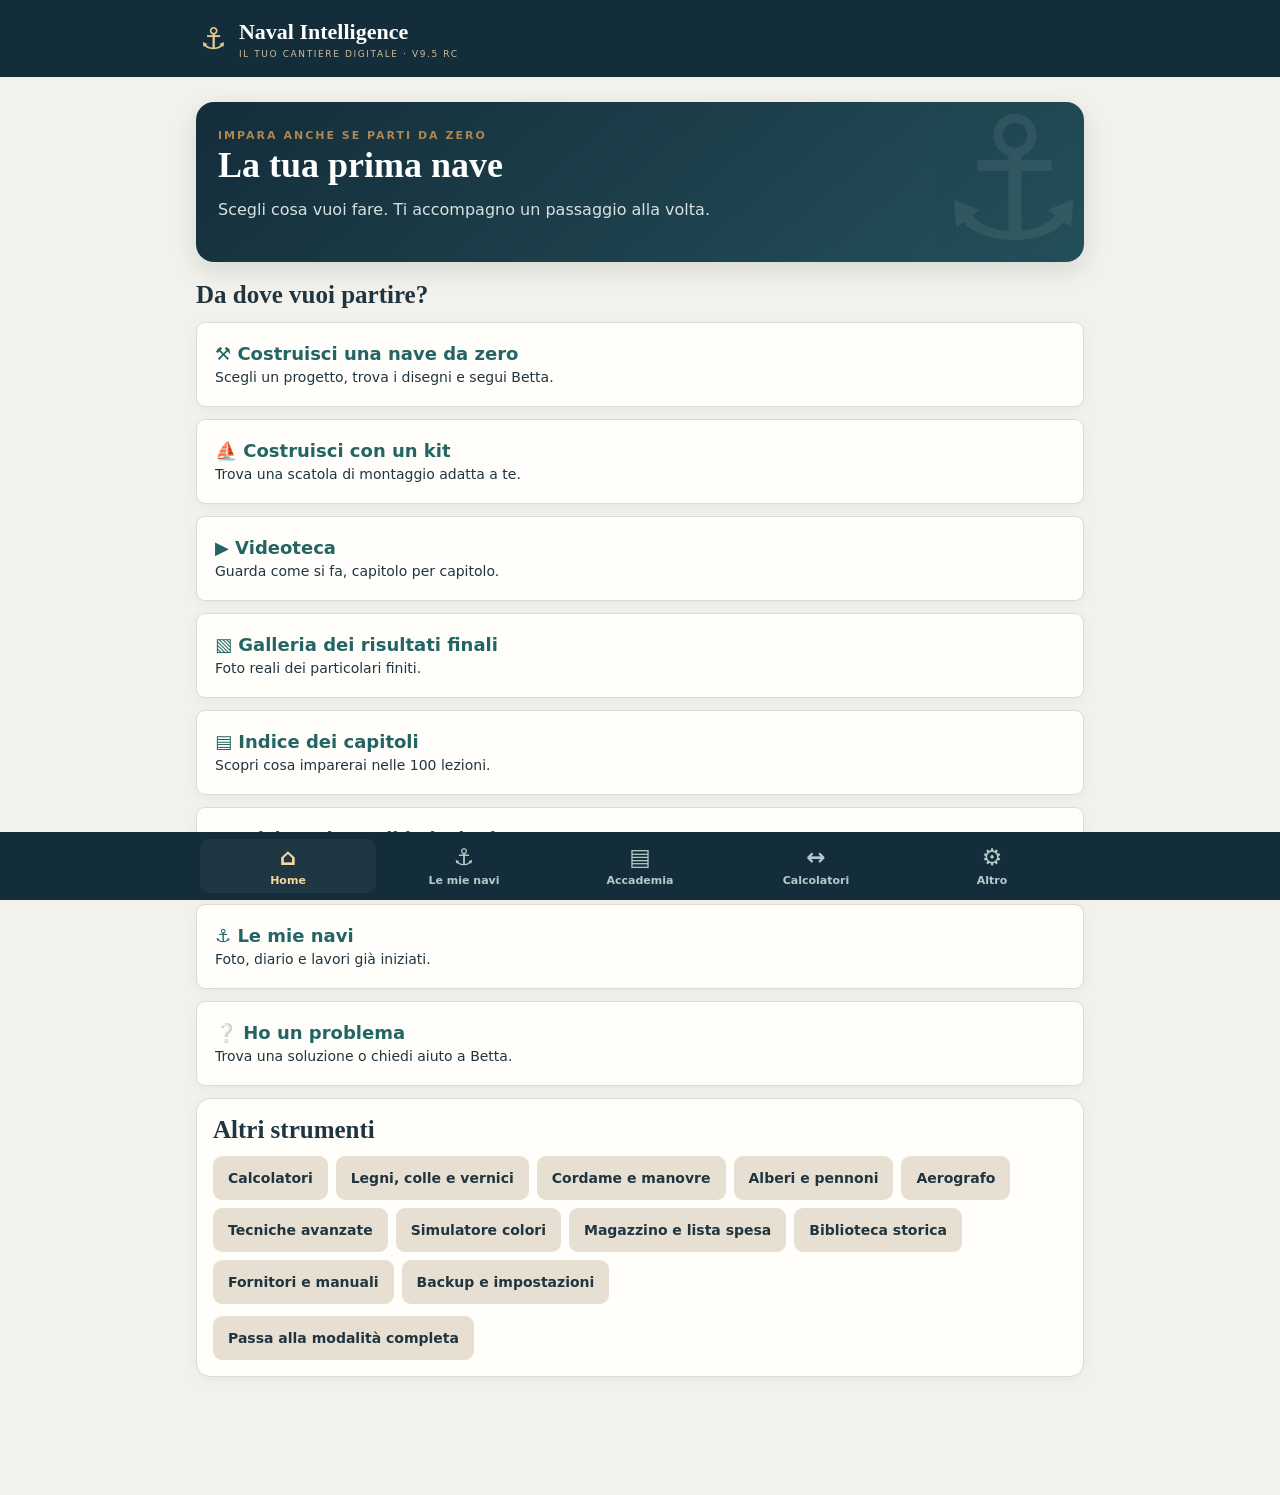
==== commit 57b01a53: "Release Naval 9.5 RC" ====
--- a/index.html
+++ b/index.html
@@ -1 +1 @@
-<!doctype html><html lang="it"><head><meta charset="utf-8"><meta name="viewport" content="width=device-width,initial-scale=1,viewport-fit=cover"><meta name="theme-color" content="#142d3a"><meta name="description" content="Il tuo cantiere digitale di modellismo navale in legno"><link rel="manifest" href="manifest.webmanifest"><link rel="icon" href="icon-192.png"><link rel="stylesheet" href="style-v9.4.css"><title>Naval Intelligence</title></head><body><header><div class="brand"><span class="logo">⚓</span><div><strong>Naval Intelligence</strong><small>IL TUO CANTIERE DIGITALE · V9.4 RC</small></div></div><button id="install" class="outline" hidden>Installa</button></header><main id="app" tabindex="-1"></main><nav aria-label="Navigazione"><button data-tab="home">⌂<span>Home</span></button><button data-tab="projects">⚓<span>Le mie navi</span></button><button data-tab="academy">▤<span>Accademia</span></button><button data-tab="tools">↔<span>Calcolatori</span></button><button data-tab="settings">⚙<span>Altro</span></button></nav><div id="notice" role="status" aria-live="polite"></div><script src="academy-illustrations-v7.3.js" defer></script><script src="app-v9.4.js" defer></script></body></html>
+<!doctype html><html lang="it"><head><meta charset="utf-8"><meta name="viewport" content="width=device-width,initial-scale=1,viewport-fit=cover"><meta name="theme-color" content="#142d3a"><meta name="description" content="Il tuo cantiere digitale di modellismo navale in legno"><link rel="manifest" href="manifest.webmanifest"><link rel="icon" href="icon-192.png"><link rel="stylesheet" href="style-v9.5.css"><title>Naval Intelligence</title></head><body><header><div class="brand"><span class="logo">⚓</span><div><strong>Naval Intelligence</strong><small>IL TUO CANTIERE DIGITALE · V9.5 RC</small></div></div><button id="install" class="outline" hidden>Installa</button></header><main id="app" tabindex="-1"></main><nav aria-label="Navigazione"><button data-tab="home">⌂<span>Home</span></button><button data-tab="projects">⚓<span>Le mie navi</span></button><button data-tab="academy">▤<span>Accademia</span></button><button data-tab="tools">↔<span>Calcolatori</span></button><button data-tab="settings">⚙<span>Altro</span></button></nav><div id="notice" role="status" aria-live="polite"></div><script src="academy-illustrations-v7.3.js" defer></script><script src="app-v9.5.js" defer></script></body></html>
--- a/style-v9.5.css
+++ b/style-v9.5.css
@@ -0,0 +1,30 @@
+:root{--navy:#142d3a;--ink:#203540;--paper:#f5f1e8;--white:#fffdf7;--brass:#ae8650;--line:#ded8cb;--muted:#626e70;--teal:#286d6a}*{box-sizing:border-box}body{margin:0;background:var(--paper);color:var(--ink);font:16px/1.5 system-ui,-apple-system,sans-serif}header{background:var(--navy);color:white;padding:15px max(17px,calc((100vw - 880px)/2));display:flex;align-items:center;justify-content:space-between;gap:8px;position:sticky;top:0;z-index:3}.brand{display:flex;gap:12px;align-items:center}.logo{font-size:30px;color:#e3c797}.brand strong{font-family:Georgia,serif;font-size:22px;display:block}.brand small{display:block;font-size:9px;letter-spacing:1.6px;color:#cfbd9f}.outline{background:transparent;border:1px solid #b6c5c7;color:white;padding:8px 12px}main{max-width:880px;margin:auto;padding:18px 16px 106px}h1,h2,h3{font-family:Georgia,serif;line-height:1.18;margin:0 0 12px}h1{font-size:33px}h2{font-size:25px}h3{font-size:20px}p{margin:8px 0 14px}.hero{background:var(--navy);color:white;padding:26px 22px;border-radius:18px;position:relative;overflow:hidden}.hero:after{content:'⚓';position:absolute;right:-6px;bottom:-45px;font-size:170px;opacity:.07;pointer-events:none}.hero p{color:#d9e1e0;max-width:550px}.eyebrow{text-transform:uppercase;letter-spacing:2px;font-size:11px;color:var(--brass);font-weight:800}.card{border:1px solid var(--line);background:var(--white);border-radius:14px;padding:16px;margin:12px 0;box-shadow:0 3px 12px #142d3a06}.grid{display:grid;grid-template-columns:repeat(auto-fit,minmax(145px,1fr));gap:10px}.grid .card{margin:0}.tile{text-align:left;width:100%;height:100%;background:var(--white);color:var(--ink);border:1px solid var(--line);border-radius:14px;padding:16px;font-weight:650}.tile b{display:block;font-size:26px;color:var(--teal);margin-bottom:6px}.tile small{display:block;color:var(--muted);font-weight:400}button{cursor:pointer;border:0;border-radius:9px;padding:11px 15px;background:var(--teal);color:white;font:600 14px system-ui;min-height:42px}button.secondary{background:#e7e0d2;color:var(--ink)}button.danger{background:#8a4038}button:focus-visible,input:focus-visible,select:focus-visible,textarea:focus-visible{outline:3px solid #c89e5e;outline-offset:2px}button:disabled{opacity:.5;cursor:default}button[hidden]{display:none}nav{position:fixed;bottom:0;left:0;right:0;background:var(--navy);display:flex;justify-content:center;padding:7px 4px calc(7px + env(safe-area-inset-bottom));z-index:5}nav button{background:transparent;color:#b8c9cb;flex:1;max-width:176px;font-size:23px;line-height:1.1;padding:6px 2px}nav button span{display:block;font-size:10px;margin-top:5px}nav button.active{color:#f5d6a0;background:#ffffff0c}label{display:block;font-weight:650;font-size:14px;margin:12px 0 4px}input:not([type=checkbox]),select,textarea{width:100%;padding:11px;border:1px solid #c9c7bd;border-radius:8px;background:#fff;color:var(--ink);font:inherit}textarea{min-height:88px;resize:vertical}input[type=checkbox]{width:20px;height:20px;accent-color:var(--teal);flex:none}label.check{display:flex;align-items:center;gap:10px;border-bottom:1px solid var(--line);padding:9px 0;margin:0;font-weight:500}.row{display:flex;align-items:center;gap:8px;flex-wrap:wrap}.between{justify-content:space-between}.muted,small{color:var(--muted)}.hero small{color:#ddd}.badge{display:inline-block;background:#e7e0d2;border-radius:20px;font-size:12px;padding:3px 9px;color:var(--ink)}.progress{height:9px;background:#e4dfd3;border-radius:10px;overflow:hidden;margin:8px 0}.progress div{height:100%;background:var(--teal)}.big{font-size:30px;font-weight:750;color:var(--teal);font-variant-numeric:tabular-nums}.photo{width:100%;max-height:260px;object-fit:contain;border-radius:8px;background:#e7e0d2}.diagram{width:100%;height:145px;background:#eee7d9;border-radius:10px;margin:9px 0}.step{padding:9px 0;border-top:1px solid var(--line)}.lesson p{margin:6px 0}.lesson ol{padding-left:22px}.lesson li{margin:8px 0}.spaced{margin-top:18px}.empty{text-align:center;padding:25px 12px;color:var(--muted)}#notice{position:fixed;bottom:85px;left:50%;transform:translateX(-50%);max-width:90vw;background:#142d3a;color:white;border-radius:9px;padding:10px 16px;z-index:9;display:none}#notice.show{display:block}details summary{cursor:pointer;font-weight:700}a{color:var(--teal)}@media(min-width:700px){main{padding-top:25px}.grid{grid-template-columns:repeat(3,1fr)}}
+
+:root{--paper:#f2f1eb;--white:#fffefa;--line:#d8dcd5;--teal:#236563}main{max-width:920px}.hero{background:linear-gradient(140deg,#142d3a,#24505a);box-shadow:0 8px 24px #142d3a20}.card{box-shadow:0 3px 14px #142d3a0b}.tile{min-height:114px;transition:box-shadow .15s ease,transform .15s ease}.tile:hover{box-shadow:0 5px 15px #142d3a18}.tile:active{transform:scale(.99)}.tile b{font-size:27px}.badge{font-weight:600}button{min-height:44px}a{overflow-wrap:anywhere;text-underline-offset:3px}h1{font-size:clamp(27px,6vw,36px)}.grid>*{min-width:0}nav button span{font-size:11px}body{overflow-wrap:break-word}input,select,textarea{max-width:100%}details summary{padding:5px 0}@media(prefers-reduced-motion:reduce){*{transition:none!important}}@media(max-width:360px){.brand strong{font-size:18px}main{padding-left:12px;padding-right:12px}.grid{grid-template-columns:repeat(2,minmax(0,1fr))}.tile{padding:12px}}
+
+.easy-menu{display:grid;gap:12px;margin:12px 0}.easy-menu>button{width:100%;text-align:left;padding:17px 18px;min-height:85px;background:var(--white);color:var(--ink);border:1px solid var(--line);box-shadow:0 3px 14px #142d3a0b}.easy-menu b{display:block;font-size:18px;color:var(--teal);margin-bottom:5px}.easy-menu span{display:block;font-size:14px;font-weight:400}.easy-action{display:block;width:100%;min-height:50px;font-size:16px;margin:12px 0;text-align:center}.mode-toggle{margin-top:12px}.easy-plan h3{font-size:23px;margin-top:12px}.plan-thumb{margin:0 0 12px}.plan-thumb img{width:100%;height:190px;object-fit:contain;background:#eee7d9;border-radius:8px}.plan-placeholder{background:#edeae1;border-radius:8px;display:flex;align-items:center;justify-content:center;gap:10px;min-height:55px;font-size:22px}.plan-placeholder small{font-size:13px}.easy-plan p{margin-bottom:4px}label.check{min-height:48px;align-items:flex-start}label.check input{margin-top:3px}summary{min-height:36px}.easy-menu>button:focus-visible{outline-offset:2px}
+
+.academy-art figure{margin:15px 0 23px}.art-preview{display:block;width:100%;padding:0;background:transparent;border:1px solid var(--line);border-radius:12px;overflow:hidden}.art-preview img{display:block;width:100%;height:auto}.academy-art figcaption{padding-top:8px}.academy-art figcaption p{font-size:14px}.art-dialog{width:min(96vw,1000px);max-height:93vh;padding:12px;border:1px solid var(--line);border-radius:12px;background:var(--white);color:var(--ink)}.art-dialog::backdrop{background:#142d3ad9}.art-scroll{overflow:auto;max-height:78vh;margin-top:10px}.art-scroll img{display:block;width:100%;height:auto}.full-art .art-scroll img{width:1122px;max-width:none}
+
+.study-block{border-top:1px solid var(--line);padding:15px 0;margin-top:10px}.study-block h3{margin:0 0 8px}.study-figure{margin:18px 0;background:#f7f0e3;border:1px solid var(--line);border-radius:12px;padding:12px}.study-figure svg{width:100%;height:auto;display:block}.study-figure figcaption{font-size:14px;line-height:1.5}.study-figure small{display:block;margin-top:6px}.study-steps{padding-left:29px!important}.study-steps li{padding:9px 6px;border-bottom:1px solid var(--line);line-height:1.6}.study-steps li::marker{font-weight:800;color:var(--teal)}.study-options{display:grid;gap:9px}.study-options button{text-align:left;min-height:49px;white-space:normal;line-height:1.45}.study-good{font-weight:600;color:#236345}.study-retry{font-weight:600;color:#8b3a24}
+
+.workshop-card{background:#f5f1e5;border:1px solid var(--line);border-radius:12px;padding:15px;margin:18px 0}.workshop-card h3{margin:15px 0 5px}.material-links p{margin:9px 0;overflow-wrap:anywhere}.material-entry h2{margin:12px 0 8px}.material-entry h3{margin:14px 0 5px}.workshop-card p,.material-entry p{line-height:1.6}.material-entry details,.workshop-card details{margin-top:12px}.material-entry summary,.workshop-card summary{font-weight:600;color:var(--teal)}
+.rig-item summary{font-size:17px;line-height:1.5;cursor:pointer}.rig-item h3{margin-top:15px}.rig-item .study-figure{padding:8px}.rig-item p{line-height:1.55}
+.mast-figure svg{display:block;width:100%;height:auto;max-width:620px;margin:auto}.mast-figure figcaption{margin-top:8px}.mast-figure{overflow:hidden}
+#airMixResult{font-size:clamp(18px,5vw,25px)}#airBar{font-weight:600}
+.paint-preview svg{display:block;width:100%;height:auto;max-width:650px;margin:12px auto}.paint-field{display:flex;align-items:center;gap:12px;justify-content:space-between;padding:8px 0;border-bottom:1px solid var(--line)}.paint-field span{flex:1}.paint-field input[type=color]{width:54px;height:44px;padding:3px;flex:none}.paint-field output{font-family:monospace;font-size:13px}
+.stock-low{font-weight:700;color:#963f2c}.stock-ok{font-weight:700;color:#236345}#stockForm input,#stockForm select{min-width:0}#stockForm .grid>div{min-width:0}
+#academyResults .card{margin-top:12px}#academySearch,#academyFilter{width:100%}
+.study-figure svg{max-width:650px;margin-inline:auto}
+.study-figure svg text{font-family:system-ui,sans-serif}
+.study-figure svg{overflow:hidden}
+.study-navigation{display:grid;grid-template-columns:1fr 2fr;gap:8px;margin:14px 0}.study-navigation button{white-space:normal;min-height:48px;font-size:14px}.study-navigation button:disabled{opacity:.45}
+.chapter-card details{margin-top:14px;border-top:1px solid var(--line);padding-top:12px}.chapter-card summary{font-weight:650;cursor:pointer;color:var(--teal);line-height:1.5}.chapter-lesson{padding:14px 0;border-bottom:1px solid var(--line)}.chapter-lesson h3{margin:6px 0}.chapter-lesson p{margin:6px 0 10px}.chapter-intro{border-left:4px solid #287b69}
+.chapter-lessons .chapter-lesson:last-child{border-bottom:0}
+.material-entry h3{line-height:1.35}.material-entry details a{overflow-wrap:anywhere}
+.result-photo{margin:14px 0 20px;padding:0;overflow:hidden;border:1px solid #d9e0de;border-radius:12px;background:#fff}.result-photo img{display:block;width:100%;height:auto;max-height:620px;object-fit:contain;background:#f2f4f3}.result-photo figcaption{padding:12px;color:#203540}.result-photo figcaption h3{margin-top:0}.photo-credit{font-size:12px;overflow-wrap:anywhere}.photo-unavailable{display:block;padding:18px;background:#e8eeeb;color:#203540}.result-photo a{overflow-wrap:anywhere}.result-photo img[hidden]{display:none}
+.photo-open{display:block;width:100%;padding:0!important;background:#eef2f0!important;color:#203540!important;border:0!important;border-radius:0!important}.photo-zoom-label{display:block;padding:9px;text-align:center;font-size:13px}.photo-kind{display:block;font-size:12px;font-weight:650;color:#46615d;margin-bottom:8px}.photo-check{padding:12px;background:#f1f4f1;border-left:3px solid #287b69;border-radius:6px}.photo-check h3{margin-top:0}.result-dialog{width:min(94vw,850px);max-height:94dvh;padding:12px;border:0;border-radius:12px;overflow:auto;color:#203540;background:#fff}.result-dialog::backdrop{background:#102129cc}.photo-dialog-controls{position:sticky;top:0;background:#fff;z-index:2;padding:5px 0}.photo-scroll{overflow:auto;max-height:65dvh;overscroll-behavior:contain}.result-dialog.photo-zoomed .photo-scroll img{width:200%;max-width:none;max-height:none;object-fit:initial}.result-dialog .result-photo img{max-height:none}.result-dialog .result-photo{margin:8px 0}
+.video-card{padding:12px 0;border-top:1px solid #d9e0de}.video-card h3{margin:7px 0}.video-card small{display:block}.video-card a{overflow-wrap:anywhere}.video-dialog{width:min(94vw,850px);max-height:94dvh;overflow:auto;padding:14px;border:0;border-radius:12px;color:#203540;background:white}.video-dialog::backdrop{background:#102129cc}.video-frame{width:100%;aspect-ratio:16/9;background:#101820}.video-frame iframe{display:block;width:100%;height:100%;border:0}
+.rig-item summary{line-height:1.5}.rig-item .study-figure{margin-inline:0}
+.knot-item{padding:14px 0;border-top:1px solid #d9e0de}.knot-item summary{cursor:pointer;line-height:1.5}.knot-item .study-figure{margin-inline:0}
+#adviceResults h3{line-height:1.4}#adviceResults button{white-space:normal;overflow-wrap:anywhere}
